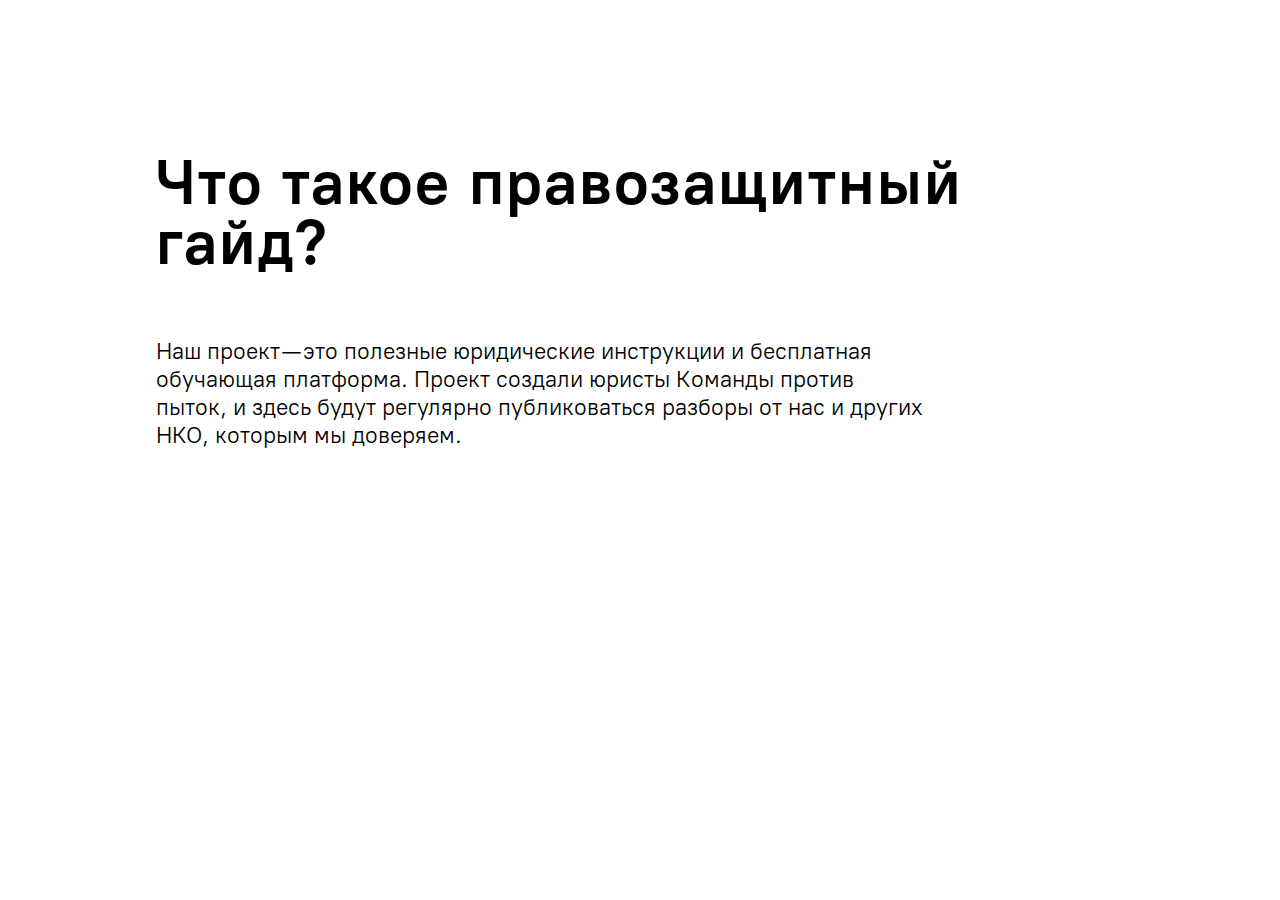
==== aboutUs.html @ cb31301d "aboutUs: created" ====
<!DOCTYPE html>
<html lang="en">

<head>
    <meta charset="UTF-8">
    <meta name="viewport" content="width=device-width, initial-scale=1.0">
    <title>Lektion</title>
    <link rel="stylesheet" href="styles/style.css">
</head>

<body>
    <header></header>
    <section class="title">
        <div class="container">
            <h1 class="aboutus-title">Что такое правозащитный гайд?</h1>
            <p>Наш проект — это полезные юридические инструкции и бесплатная обучающая платформа. Проект создали
                юристы Команды против пыток, и здесь будут регулярно публиковаться разборы от нас и других НКО,
                которым мы доверяем.</p>
        </div>
    </section>
</body>
---- styles/style.css ----
@charset "UTF-8";
@font-face {
  font-family: "PT Root UI";
  src: url("/Fonts/pt-root-ui_light.ttf") format("truetype");
  font-weight: 300;
}
@font-face {
  font-family: "PT Root UI";
  src: url("/Fonts/pt-root-ui_regular.ttf") format("truetype");
  font-weight: 400;
}
@font-face {
  font-family: "PT Root UI";
  src: url("/Fonts/pt-root-ui_medium.ttf") format("truetype");
  font-weight: 500;
}
@font-face {
  font-family: "PT Root UI";
  src: url("/Fonts/pt-root-ui_bold.ttf") format("truetype");
  font-weight: 700;
}
* {
  font-family: "PT Root UI", "Roboto Condensed", sans-serif;
  margin: 0;
  padding: 0;
  -webkit-box-sizing: border-box;
          box-sizing: border-box;
}

ul,
li,
dl {
  list-style-type: none;
  margin: 0;
  padding: 0;
}

h1,
h2,
h3,
h4,
h5,
h6 {
  margin: 0;
}

a {
  text-decoration: none;
  color: inherit;
  display: inline-block;
}
a:hover {
  text-decoration: none;
  color: inherit;
}

p {
  margin: 0;
  padding: 0;
}

input::-webkit-outer-spin-button,
input::-webkit-inner-spin-button {
  -webkit-appearance: none;
  margin: 0;
}

main {
  overflow: hidden;
}

.container {
  width: 75.58vw;
  max-width: 1436px;
  margin: 0 auto;
}

h2 {
  font-size: 3.47vw;
  font-weight: 700;
  letter-spacing: 1.32px;
}

h3 {
  font-size: 2.3vw;
  font-weight: 700;
  line-height: 102%;
  letter-spacing: 0.88px;
}

h4 {
  font-size: 1.68vw;
  font-weight: 700;
}

.mobile {
  display: none;
}

.slides {
  position: relative;
}
.slides-wrapper {
  width: 100%;
  overflow: hidden;
}
.slides-arrow {
  position: absolute;
  height: 6vw;
  top: 44%;
  cursor: pointer;
}
.slides-arrow.left {
  -webkit-transform: rotateY(180deg);
          transform: rotateY(180deg);
  left: -10%;
}
.slides-arrow.left:hover {
  -webkit-transform: rotateY(180deg) translateX(5px);
          transform: rotateY(180deg) translateX(5px);
}
.slides-arrow.right {
  right: -10%;
}
.slides-arrow.right:hover {
  -webkit-transform: translateX(5px);
          transform: translateX(5px);
}

p {
  font-size: 1.15vw;
  font-weight: 400;
}

.description {
  position: relative;
  cursor: pointer;
}
.description-title {
  font-size: 18px;
  font-weight: 500;
  line-height: 20px;
  letter-spacing: 3.6px;
  display: inline-block;
  text-transform: uppercase;
  border-bottom: 1px solid #000;
  margin: 35px 0 15px;
}
.description .title-main {
  text-align: center;
}
.description-text {
  font-size: 1.245vw;
  font-style: normal;
  font-weight: 400;
  line-height: 1.5vw;
}
.description-avatar {
  width: 115px;
}
.description-dropdown {
  max-height: 0;
  overflow: hidden;
  -webkit-transition: max-height 0.3s linear;
  transition: max-height 0.3s linear;
}

.extrapadding {
  padding: 22px 51px 25px 44px;
}

.arrow-toggler {
  position: absolute;
  top: 26px;
  right: 26px;
  -webkit-transition: -webkit-transform 0.5s ease;
  transition: -webkit-transform 0.5s ease;
  transition: transform 0.5s ease;
  transition: transform 0.5s ease, -webkit-transform 0.5s ease;
  cursor: pointer;
}

.rotated {
  -webkit-transform: rotate(-180deg);
          transform: rotate(-180deg);
}

.starting-dates {
  position: absolute;
  border-radius: 45px;
  border: 5px solid var(--BLUE, #123cce);
  background: #fff;
  display: block;
  top: 3.12vw;
  right: -1.6vw;
  padding: 0.8vw 1.35vw 0.8vw 1.53vw;
}
.starting-dates-text {
  color: var(--BLUE, #123cce);
  font-size: 1.37vw;
  font-weight: 700;
}

.subtitle {
  font-weight: 700;
}

.button {
  -ms-flex-negative: 0;
      flex-shrink: 0;
  border-radius: 45px;
  border: 2px solid var(--BLUE, #123cce);
  background: var(--BLUE, #123cce);
  color: #fff;
  text-align: center;
  font-size: 1.37vw;
  font-weight: 700;
  -webkit-transition: background-color 0.2s ease;
  transition: background-color 0.2s ease;
}
.button:hover {
  color: var(--BLUE, #123cce);
  background: #fff;
}

@media screen and (min-width: 2001px) {
  h2 {
    font-size: 67px;
  }
  h3 {
    font-size: 45px;
    line-height: 45.4px;
  }
  .description-text {
    font-size: 24px;
    line-height: 40.92px;
  }
  .description-avatar {
    width: 115px;
  }
  .starting-dates {
    top: 62px;
    right: -24px;
    padding: 16px 24px 16px 34px;
  }
  .starting-dates-text {
    font-size: 26px;
  }
  .button {
    font-size: 26px;
  }
}
@media screen and (max-width: 998px) {
  .container {
    max-width: 548px;
  }
  h2 {
    font-size: 30px;
    letter-spacing: 0.6px;
  }
  h3 {
    font-size: 16.798px;
    letter-spacing: 0.336px;
  }
}
@media screen and (max-width: 480px) {
  .container {
    width: 90%;
    max-width: 368px;
  }
  .mobile {
    display: block;
  }
  h2 {
    font-size: 24px;
    letter-spacing: 0.48px;
  }
  h3 {
    font-size: 17.785px;
    letter-spacing: 0.356px;
    line-height: 18.36px;
  }
}
.banner {
  height: 100vh;
  background: url("/IMG/Desktop.png") center/cover no-repeat;
  display: -webkit-box;
  display: -ms-flexbox;
  display: flex;
  -webkit-box-align: center;
      -ms-flex-align: center;
          align-items: center;
  -webkit-box-pack: center;
      -ms-flex-pack: center;
          justify-content: center;
  -webkit-box-shadow: 0px 0px 10px 0px rgba(0, 0, 0, 0.25);
          box-shadow: 0px 0px 10px 0px rgba(0, 0, 0, 0.25);
  max-height: 1000px;
  overflow: hidden;
  position: relative;
  z-index: 5;
}
.banner__cases {
  display: inline-block;
  margin-top: 12px;
}
.banner__title h1 {
  font-size: 4.95vw;
  font-style: normal;
  font-weight: 700;
  line-height: 95%;
  letter-spacing: 1.88px;
  overflow: hidden;
}
.banner__title p {
  margin-top: 43px;
  line-height: normal;
  font-size: 1.79vw;
  font-style: normal;
  font-weight: 400;
}
.banner .parallax {
  height: 100%;
  position: absolute;
  top: 50%;
  left: 50%;
  -webkit-transform: translate(-50%, -50%);
          transform: translate(-50%, -50%);
  z-index: -1;
}

@media screen and (min-width: 2001px) {
  .banner__title h1 {
    font-size: 95px;
    line-height: 91px;
  }
  .banner__title p {
    font-size: 35px;
  }
}
@media screen and (max-width: 998px) {
  .banner {
    height: 405px;
    background: url("/IMG/Tablet.png") center/cover no-repeat;
  }
  .banner__cases {
    margin-top: 8px;
  }
  .banner__title h1 {
    font-size: 37.996px;
    letter-spacing: 0.76px;
  }
  .banner__title p {
    margin-top: 17px;
    font-size: 13.743px;
  }
  .parallax {
    height: 100%;
  }
}
@media screen and (max-width: 480px) {
  .banner {
    height: 100vh;
    max-height: 512px;
    background: url("/IMG/Mobile.png") center/cover no-repeat;
  }
  .banner__cases {
    margin-top: 5px;
  }
  .banner__title h1 {
    font-size: 33px;
    letter-spacing: 0.66px;
  }
  .banner__title p {
    margin-top: 12.5px;
    font-size: 16px;
  }
  .parallax {
    height: 100%;
  }
  .desktop {
    display: none;
  }
}
.categories {
  margin-top: 91px;
}
.categories__title {
  width: 100%;
  border-radius: 11px;
  background: var(--LIGHT-GREY, #f6f6f6);
}
.categories__title h2 {
  padding-left: 37px;
  line-height: 6.88vw;
  letter-spacing: 1.32px;
}
.categories__list-main {
  margin-top: 71px;
  display: -ms-grid;
  display: grid;
  -ms-grid-columns: 1fr 1.5vw 1fr 1.5vw 1fr 1.5vw 1fr;
  grid-template-columns: repeat(4, 1fr);
  gap: 1.5vw;
}
.categories__list-list {
  margin-bottom: 90px;
  display: -webkit-box;
  display: -ms-flexbox;
  display: flex;
  -webkit-box-orient: horizontal;
  -webkit-box-direction: normal;
      -ms-flex-direction: row;
          flex-direction: row;
  gap: 20px;
  height: 18vw;
}
.categories__list-item {
  aspect-ratio: 1/1;
  -webkit-box-flex: 1;
      -ms-flex-positive: 1;
          flex-grow: 1;
  -ms-flex-negative: 0;
      flex-shrink: 0;
  max-width: 336px;
  max-height: 336px;
  border-radius: 11px;
  position: relative;
  z-index: 2;
  -webkit-transition: -webkit-transform 0.2s ease;
  transition: -webkit-transform 0.2s ease;
  transition: transform 0.2s ease;
  transition: transform 0.2s ease, -webkit-transform 0.2s ease;
  cursor: pointer;
}
.categories__list-item:hover {
  -webkit-transform: translate(1px, -5px);
          transform: translate(1px, -5px);
}
.categories__list-item a {
  width: 100%;
  height: 100%;
  padding: 19px 16px;
  text-decoration: none;
  color: #fff;
  display: -webkit-box;
  display: -ms-flexbox;
  display: flex;
  -webkit-box-orient: vertical;
  -webkit-box-direction: normal;
      -ms-flex-direction: column;
          flex-direction: column;
}
.categories__list-item img {
  position: absolute;
  top: 0;
  left: 0;
  width: 100%;
  height: 100%;
  -o-object-fit: cover;
     object-fit: cover;
  border-radius: 11px;
  z-index: -1;
}
.categories__list .last-item {
  background: var(--LIGHT-GREY, #f6f6f6);
  padding: 19px 16px;
  color: #e1e1e1;
  display: -webkit-box;
  display: -ms-flexbox;
  display: flex;
  -webkit-box-orient: vertical;
  -webkit-box-direction: normal;
      -ms-flex-direction: column;
          flex-direction: column;
  -webkit-box-pack: end;
      -ms-flex-pack: end;
          justify-content: flex-end;
  cursor: default;
}
.categories__list .last-item:hover {
  -webkit-transform: none;
          transform: none;
}
.categories__list .main {
  -webkit-box-shadow: 3px 5px 10px 0px rgba(0, 0, 0, 0.25);
          box-shadow: 3px 5px 10px 0px rgba(0, 0, 0, 0.25);
}
.categories__list h4 {
  margin-top: auto;
  font-size: 1.68vw;
  font-weight: 700;
}
.categories__list p {
  margin-top: 16px;
  font-size: 1.15vw;
  font-weight: 400;
}

@media screen and (min-width: 2001px) {
  .categories h2 {
    line-height: 68px;
    padding: 26px 37px;
  }
  .categories__list {
    gap: 31px;
  }
  .categories h4 {
    font-size: 32px;
    line-height: 34px;
  }
  .categories p {
    font-size: 22px;
    line-height: 26px;
  }
}
@media screen and (max-width: 998px) {
  .categories {
    margin-top: 51px;
  }
  .categories__title h2 {
    padding: 11px 14px;
    line-height: 30.6px;
    letter-spacing: 0.6px;
  }
  .categories__list {
    margin-top: 46px;
  }
  .categories__list-item {
    max-width: 128px;
    max-height: 128px;
    -webkit-box-shadow: 1px 2px 8px 0px rgba(0, 0, 0, 0.25);
            box-shadow: 1px 2px 8px 0px rgba(0, 0, 0, 0.25);
  }
  .categories__list-item a {
    padding: 11px 7px;
  }
  .categories__list .last-item {
    padding: 11px 7px;
  }
  .categories__list h4 {
    font-size: 12px;
    line-height: 12.832px;
  }
  .categories__list p {
    margin-top: 7px;
    font-size: 8.5px;
    line-height: 9.981px;
  }
}
@media screen and (max-width: 699px) {
  .categories__list {
    margin-top: 24px;
    -ms-grid-columns: (1fr)[3];
    grid-template-columns: repeat(3, 1fr);
  }
  .categories__list-item {
    max-width: 176px;
    max-height: 176px;
  }
}
@media screen and (max-width: 480px) {
  .categories {
    margin-top: 32px;
  }
  .categories__title h2 {
    padding: 10px;
    font-size: 24px;
    letter-spacing: 0.48px;
  }
  .categories__list {
    -ms-grid-columns: (1fr)[2];
    grid-template-columns: repeat(2, 1fr);
    -webkit-box-shadow: none;
            box-shadow: none;
  }
  .categories__list-item a {
    padding: 12px 9px;
  }
  .categories__list .last-item {
    padding: 12px 9px;
  }
  .categories__list h4 {
    font-size: 16px;
    line-height: 17.767px;
  }
  .categories__list p {
    margin-top: 11px;
    font-size: 13px;
    line-height: 13.78px;
  }
}
.instructions {
  margin-top: 80px;
  border-radius: 11px;
  background: var(--light-blue, #f3f5fc);
  padding: 2.25vh 0 6vh 0;
  display: -webkit-box;
  display: -ms-flexbox;
  display: flex;
  -webkit-box-orient: vertical;
  -webkit-box-direction: normal;
      -ms-flex-direction: column;
          flex-direction: column;
  -webkit-box-pack: justify;
      -ms-flex-pack: justify;
          justify-content: space-between;
}
.instructions p {
  margin-top: 1.35vw;
  font-size: 1.6vw;
  font-weight: 500;
  line-height: 114%;
}
.instructions__box {
  display: -webkit-box;
  display: -ms-flexbox;
  display: flex;
  -webkit-box-orient: vertical;
  -webkit-box-direction: normal;
      -ms-flex-direction: column;
          flex-direction: column;
}
.instructions__box-bar {
  display: -webkit-box;
  display: -ms-flexbox;
  display: flex;
  -webkit-box-pack: justify;
      -ms-flex-pack: justify;
          justify-content: space-between;
  padding: 2.7vw;
}
.instructions__box-bar:first-child {
  border-bottom: 2px dashed rgba(0, 0, 0, 0.2);
}
.instructions__tips {
  width: 44%;
  margin-left: 76px;
  position: relative;
}
.instructions__tips .icon {
  position: absolute;
  left: -74px;
  top: -2px;
  z-index: 5;
}
.instructions__button {
  margin-top: 1.6vw;
  max-width: 1147px;
  width: 80%;
  border-radius: 11px;
  background: #fff;
  -webkit-box-shadow: 3px 5px 10px 0px rgba(0, 0, 0, 0.25);
          box-shadow: 3px 5px 10px 0px rgba(0, 0, 0, 0.25);
  margin-left: 15%;
  -webkit-transition: -webkit-transform 0.2s ease;
  transition: -webkit-transform 0.2s ease;
  transition: transform 0.2s ease;
  transition: transform 0.2s ease, -webkit-transform 0.2s ease;
}
.instructions__button a {
  width: 100%;
  height: 100%;
  text-decoration: none;
  display: -webkit-box;
  display: -ms-flexbox;
  display: flex;
  -webkit-box-pack: justify;
      -ms-flex-pack: justify;
          justify-content: space-between;
  -webkit-box-align: center;
      -ms-flex-align: center;
          align-items: center;
  border-radius: 11px;
  padding: 1vh 1vw;
}
.instructions__button h3 {
  margin: auto 0;
}
.instructions__button img {
  height: 5vw;
  -webkit-transition: -webkit-transform 0.2s ease;
  transition: -webkit-transform 0.2s ease;
  transition: transform 0.2s ease;
  transition: transform 0.2s ease, -webkit-transform 0.2s ease;
}
.instructions__button:hover {
  -webkit-transform: translate(5px, -2px);
          transform: translate(5px, -2px);
}
.instructions__button:hover img {
  -webkit-transform: translateX(5px);
          transform: translateX(5px);
}

@media screen and (min-width: 2001px) {
  .instructions {
    padding: 21px 0 61px 0;
  }
  .instructions p {
    font-size: 35px;
    line-height: 40px;
  }
  .instructions__box-bar {
    padding: 53px;
  }
  .instructions__button {
    margin-top: 40px;
  }
  .instructions__button a {
    padding: 10px 21px;
  }
  .instructions__button img {
    height: 80px;
  }
}
@media screen and (max-width: 998px) {
  .instructions {
    margin-top: 40px;
    padding: 20px 0 15px 0;
  }
  .instructions p {
    margin-top: 10px;
    font-size: 14px;
    line-height: 16px;
  }
  .instructions__box-bar {
    padding: 9px 29px;
  }
  .instructions__box-bar:first-child {
    padding-bottom: 29px;
  }
  .instructions__tips {
    width: 220px;
    margin-left: 14px;
  }
  .instructions__tips .icon {
    width: 24px;
    height: 24px;
    left: -30px;
    top: -2px;
    z-index: 5;
  }
  .instructions__button {
    width: 437px;
    max-width: 80%;
    -webkit-box-shadow: 1px 2px 8px 0px rgba(0, 0, 0, 0.25);
            box-shadow: 1px 2px 8px 0px rgba(0, 0, 0, 0.25);
  }
  .instructions__button a {
    padding: 2px 12px;
  }
  .instructions__button img {
    height: 30px;
  }
}
@media screen and (max-width: 480px) {
  .instructions {
    margin-top: 40px;
    padding: 13px 10px;
  }
  .instructions p {
    font-size: 14px;
    line-height: 16px;
  }
  .instructions__box {
    padding: 0 55px;
  }
  .instructions__box-bar {
    padding: 0;
    -webkit-box-orient: vertical;
    -webkit-box-direction: normal;
        -ms-flex-direction: column;
            flex-direction: column;
  }
  .instructions__box-bar:first-child {
    padding: 0;
    border-bottom: none;
  }
  .instructions__tips {
    width: auto;
    margin: 25px 0 0 0;
  }
  .instructions__tips .icon {
    width: 33px;
    height: 33px;
    left: -42px;
    top: -7px;
  }
  .instructions__button {
    width: 100%;
    max-width: 347px;
    margin: 37px auto 0;
  }
  .instructions__button a {
    padding: 11px 14px;
  }
  .instructions__button h3 {
    width: 80%;
    max-width: 228px;
    margin: 0 auto;
    text-align: center;
  }
  .instructions__button img {
    height: 33px;
  }
}
.bottom {
  margin-top: 150px;
  height: 80vh;
  max-height: 721px;
  background: var(--LIGHT-GREY, #f6f6f6);
  padding-top: 128px;
}
.bottom__title {
  position: relative;
  z-index: 5;
}
.bottom__title-bar {
  margin-top: 76px;
  display: -webkit-box;
  display: -ms-flexbox;
  display: flex;
  -webkit-box-pack: justify;
      -ms-flex-pack: justify;
          justify-content: space-between;
  -webkit-box-align: center;
      -ms-flex-align: center;
          align-items: center;
}
.bottom__title h3 {
  margin: auto 0;
  padding-left: 3vw;
}
.bottom__title p {
  font-size: 1.83vw;
  font-weight: 500;
  line-height: 114%;
  width: 850px;
}
.bottom__title a {
  height: 70%;
  max-height: 101px;
  width: 40%;
  max-width: 474px;
  margin-right: 51px;
  text-decoration: none;
  display: -webkit-box;
  display: -ms-flexbox;
  display: flex;
  -webkit-box-pack: center;
      -ms-flex-pack: center;
          justify-content: center;
  -webkit-box-align: center;
      -ms-flex-align: center;
          align-items: center;
  border-radius: 11px;
  background: #fff;
  padding: 1vh 1vw;
  -webkit-box-shadow: 3px 5px 10px 0px rgba(0, 0, 0, 0.25);
          box-shadow: 3px 5px 10px 0px rgba(0, 0, 0, 0.25);
  -webkit-transition: -webkit-transform 0.2s ease;
  transition: -webkit-transform 0.2s ease;
  transition: transform 0.2s ease;
  transition: transform 0.2s ease, -webkit-transform 0.2s ease;
}
.bottom__title a img {
  height: 4.8vw;
  margin-left: 3vw;
  -webkit-transition: -webkit-transform 0.2s ease;
  transition: -webkit-transform 0.2s ease;
  transition: transform 0.2s ease;
  transition: transform 0.2s ease, -webkit-transform 0.2s ease;
}
.bottom__title a:hover {
  -webkit-transform: translate(5px, -2px);
          transform: translate(5px, -2px);
}
.bottom__title a:hover img {
  -webkit-transform: translateX(5px);
          transform: translateX(5px);
}
.bottom__title-img {
  position: absolute;
  z-index: -1;
}
.bottom .points {
  top: 20%;
  right: -8%;
  overflow: hidden;
}
.bottom .arrow {
  right: 30%;
  top: 90%;
}
.bottom .sphere {
  top: -75%;
  left: -15%;
}

@media screen and (min-width: 2001px) {
  .bottom p {
    font-size: 35px;
    line-height: 40px;
  }
  .bottom h3 {
    padding-left: 77px;
  }
  .bottom a img {
    height: 70px;
    margin-left: 55px;
  }
}
@media screen and (max-width: 998px) {
  .bottom {
    margin-top: 86px;
    height: 281px;
    padding-top: 40px;
  }
  .bottom__title-bar {
    margin-top: 27px;
  }
  .bottom__title h3 {
    padding-left: 15px;
  }
  .bottom__title p {
    font-size: 14px;
    line-height: 15.96px;
    width: 321px;
  }
  .bottom__title a {
    height: 42px;
    min-height: auto;
    width: 192px;
    margin-right: 12px;
    text-decoration: none;
    padding: 11px 15px;
    -webkit-box-shadow: 1px 2px 8px 0px rgba(0, 0, 0, 0.25);
            box-shadow: 1px 2px 8px 0px rgba(0, 0, 0, 0.25);
    -webkit-transition: -webkit-transform 0.2s ease;
    transition: -webkit-transform 0.2s ease;
    transition: transform 0.2s ease;
    transition: transform 0.2s ease, -webkit-transform 0.2s ease;
  }
  .bottom__title a img {
    height: 28px;
    margin-left: 13px;
  }
  .bottom__title a:hover {
    -webkit-transform: translate(3px, -2px);
            transform: translate(3px, -2px);
  }
  .bottom__title a:hover img {
    -webkit-transform: translateX(3px);
            transform: translateX(3px);
  }
  .bottom__title-img {
    position: absolute;
    z-index: -1;
  }
  .bottom__title-points-wrapper {
    width: 100%;
    height: 100%;
  }
  .bottom .points {
    width: 104px;
    top: 20%;
    right: -8%;
  }
  .bottom .arrow {
    height: 116px;
    right: 30%;
    top: 90%;
  }
  .bottom .sphere {
    height: 150px;
    top: -75%;
    left: -15%;
  }
}
@media screen and (max-width: 480px) {
  .bottom {
    margin-top: 87px;
    height: 322px;
    padding-top: 37px;
  }
  .bottom__title h2 {
    max-width: 239px;
  }
  .bottom__title-bar {
    display: block;
    width: 100%;
  }
  .bottom__title h3 {
    padding-left: 15px;
  }
  .bottom__title p {
    font-size: 14px;
    line-height: 15.96px;
    width: 100%;
    max-width: 343px;
    margin-bottom: 42px;
    font-weight: 500;
  }
  .bottom__title a {
    width: 192px;
    margin: 0 15px 0 auto;
    padding: 11px 15px;
  }
  .bottom .points {
    width: 104px;
    top: 65%;
    right: -8%;
  }
  .bottom .arrow {
    height: 116px;
    left: 8%;
    top: 75%;
  }
  .bottom .sphere {
    height: 137px;
    top: -35%;
    left: -20%;
  }
}
.title h1 {
  font-size: 4.95vw;
  font-weight: 700;
  line-height: 95%;
  letter-spacing: 1.88px;
  overflow: hidden;
}
.title p {
  margin-top: 65px;
  font-size: 1.79vw;
  font-weight: 400;
  width: 80%;
  max-width: 1221px;
}

@media screen and (min-width: 2001px) {
  .title h1 {
    font-size: 94px;
  }
  .title p {
    font-size: 36px;
  }
}
.lek {
  position: relative;
}
.lek__img {
  position: absolute;
  top: 0;
  right: 0;
  z-index: -1;
}
.lek-title {
  margin-top: 152px;
}
.lek-list {
  margin-left: 30px;
}
.lek-list li {
  list-style-type: disc;
  font-size: 1.245vw;
  font-style: normal;
  font-weight: 400;
  line-height: 2.13vw;
}
.lek-cours {
  margin-top: 72px;
  padding: 61px 60px 57px 37px;
  background: var(--light-blue, #f3f5fc);
  border-radius: 11px;
  position: relative;
}
.lek-cours__title h2 {
  width: 80%;
}
.lek-cours__content {
  display: -webkit-box;
  display: -ms-flexbox;
  display: flex;
  -webkit-box-pack: justify;
      -ms-flex-pack: justify;
          justify-content: space-between;
  margin-top: 51px;
}
.lek-cours__content-list {
  margin-top: 59px;
}
.lek-cours__content-right {
  width: 50%;
}
.lek-cours__content-right iframe {
  width: 100%;
  height: 100%;
  max-width: 677px;
  max-height: 400px;
}
.lek-cours__content-left {
  width: 50%;
}
.lek-cours__content-left h3 {
  font-size: 37px;
  font-style: normal;
  font-weight: 700;
  line-height: 33.627px;
}
.lek-cours__content-left-bottom {
  display: -webkit-box;
  display: -ms-flexbox;
  display: flex;
  -webkit-box-pack: justify;
      -ms-flex-pack: justify;
          justify-content: space-between;
  margin-top: 52px;
}
.lek-cours__content-left-bottom p {
  color: var(--BLUE, #123cce);
  text-align: center;
  font-size: 1.05vw;
  font-style: normal;
  font-weight: 700;
  margin: auto 52px auto 45px;
}
.lek-cours__content-left-bottom a {
  width: 17.7vw;
  padding: 0.77vw 1.6vw;
}
.lek-description {
  margin-top: 16px;
  padding: 29px 77px 34px 39px;
  border-radius: 11px;
  background: var(--light-blue, #f3f5fc);
}
.lek-description h4 {
  font-size: 32px;
  font-weight: 500;
  line-height: 33.627px;
}
.lek-description__content {
  display: -webkit-box;
  display: -ms-flexbox;
  display: flex;
  max-height: 0;
  overflow: hidden;
  -webkit-transition: max-height 0.8s ease;
  transition: max-height 0.8s ease;
  -webkit-transition: margin-top 0.5s ease;
  transition: margin-top 0.5s ease;
}
.lek-description__content-left {
  margin-right: 84px;
  max-width: 50%;
}
.lek-description__subtitle {
  margin-top: 26px;
  display: inline-block;
}
p:first-of-type .lek-description__subtitle {
  margin-top: 0;
}

@media screen and (min-width: 2001px) {
  .lek__img {
    right: 1vw;
  }
  .lek-list li {
    font-size: 24px;
    line-height: 40.92px;
  }
  .lek-cours__content-left-bottom {
    display: -webkit-box;
    display: -ms-flexbox;
    display: flex;
    -webkit-box-pack: justify;
        -ms-flex-pack: justify;
            justify-content: space-between;
    margin-top: 52px;
  }
  .lek-cours__content-left-bottom p {
    font-size: 20px;
  }
  .lek-cours__content-left-bottom a {
    width: 337px;
    padding: 15px 30px;
  }
}
.courses {
  position: relative;
  z-index: 2;
  background: rgb(247, 247, 247);
  margin-top: 152px;
  padding-bottom: 10vw;
}
.courses__img {
  position: absolute;
}
.courses__img.up {
  top: 5.8rem;
  right: -2vw;
  width: 45vw;
}
.courses__img.down {
  bottom: 0;
  left: 0;
  width: 15vw;
}
.courses__title {
  padding-top: 6rem;
  margin-bottom: 6.2rem;
}
.courses__info {
  position: relative;
  border-radius: 0.69rem;
  -webkit-box-shadow: 0.25rem 0.25rem 0.63rem 0.06rem rgba(0, 0, 0, 0.1);
          box-shadow: 0.25rem 0.25rem 0.63rem 0.06rem rgba(0, 0, 0, 0.1);
  background: rgb(255, 255, 255);
  padding: 35px 40px 68px 41px;
  margin-top: 3.1rem;
}
.courses__description {
  display: -webkit-box;
  display: -ms-flexbox;
  display: flex;
  -webkit-box-pack: justify;
      -ms-flex-pack: justify;
          justify-content: space-between;
}
.courses__description-half p {
  width: 88%;
}
.courses__description-bottom {
  display: -webkit-box;
  display: -ms-flexbox;
  display: flex;
  margin-top: 32px;
  -webkit-box-align: center;
      -ms-flex-align: center;
          align-items: center;
}
.courses__description-bottom .starting-dates-text {
  margin-right: 1.28vw;
}
.courses__description-bottom .description-text {
  margin-left: 1.245vw;
}
.courses__description-bottom a {
  padding: 0.77vw 1.8vw;
  margin-left: 1vw;
}

@media screen and (min-width: 2001px) {
  .courses {
    position: relative;
    z-index: 2;
    background: rgb(247, 247, 247);
    margin-top: 152px;
    padding-bottom: 10vw;
  }
  .courses__img {
    position: absolute;
  }
  .courses__img.up {
    top: 5.8rem;
    right: -2vw;
    width: 45vw;
    max-width: 1200px;
  }
  .courses__img.down {
    bottom: 0;
    left: 0;
    width: 15vw;
    max-width: 480px;
  }
  .courses__title {
    padding-top: 6rem;
    margin-bottom: 6.2rem;
  }
  .courses__info {
    position: relative;
    border-radius: 0.69rem;
    -webkit-box-shadow: 0.25rem 0.25rem 0.63rem 0.06rem rgba(0, 0, 0, 0.1);
            box-shadow: 0.25rem 0.25rem 0.63rem 0.06rem rgba(0, 0, 0, 0.1);
    background: rgb(255, 255, 255);
    padding: 35px 40px 68px 41px;
    margin-top: 3.1rem;
  }
  .courses__description {
    display: -webkit-box;
    display: -ms-flexbox;
    display: flex;
    -webkit-box-pack: justify;
        -ms-flex-pack: justify;
            justify-content: space-between;
  }
  .courses__description-half p {
    width: 88%;
  }
  .courses__description-bottom {
    display: -webkit-box;
    display: -ms-flexbox;
    display: flex;
    margin-top: 32px;
    -webkit-box-align: center;
        -ms-flex-align: center;
            align-items: center;
  }
  .courses__description-bottom .starting-dates-text {
    margin-right: 44px;
  }
  .courses__description-bottom .description-text {
    margin-left: 38px;
  }
  .courses__description-bottom a {
    padding: 13px 30px;
    margin-left: 12px;
  }
}
.disclaimer {
  background-color: #fff;
  height: 10vw;
  display: -webkit-box;
  display: -ms-flexbox;
  display: flex;
  -webkit-box-pack: center;
      -ms-flex-pack: center;
          justify-content: center;
  -webkit-box-align: center;
      -ms-flex-align: center;
          align-items: center;
}
.disclaimer h3 {
  margin-right: 25px;
  font-weight: 400;
}
.disclaimer h3 .subtitle {
  text-decoration: underline;
}
.disclaimer img {
  width: 4vw;
}

@media screen and (min-width: 2001px) {
  .courses {
    padding-bottom: 198px;
  }
  .courses__img.up {
    max-width: 1000px;
  }
  .courses__info {
    margin-top: 100px;
  }
  .disclaimer {
    height: 200px;
  }
  .disclaimer img {
    max-width: 80px;
  }
}
.list {
  background: rgb(229, 229, 229);
}
.list__title {
  margin-top: 100px;
  width: 100%;
  max-height: 420px;
  position: relative;
  z-index: 1;
  overflow: hidden;
  border-radius: 15px;
}
.list__title img {
  width: auto;
  height: auto;
}
.list__title-wrapper {
  position: absolute;
  z-index: 5;
  top: 50%;
  left: 50%;
  -webkit-transform: translate(-50%, -50%);
          transform: translate(-50%, -50%);
  color: #ffffff;
  display: -webkit-box;
  display: -ms-flexbox;
  display: flex;
  -webkit-box-orient: vertical;
  -webkit-box-direction: normal;
      -ms-flex-direction: column;
          flex-direction: column;
  -webkit-box-align: center;
      -ms-flex-align: center;
          align-items: center;
}
.list__title-name {
  font-size: 4.95vw;
  line-height: 95%;
  letter-spacing: 1.88px;
  text-align: center;
}
.list__title-amount {
  text-transform: uppercase;
  margin-top: 46px;
  font-size: 24px;
  letter-spacing: 2px;
}
.list__menu-description {
  margin: 38px auto;
  font-size: 32px;
  font-weight: 500;
  line-height: 40px;
  text-align: center;
}
.list__menu-list {
  margin-top: 9.5vw;
}
.list__menu-list li {
  width: 100%;
  margin-top: 40px;
}
.list__menu-list li:hover {
  -webkit-transform: translate(4px);
          transform: translate(4px);
}
.list__menu-link {
  width: 100%;
  height: 100%;
  display: block;
}
.list__menu-title {
  padding: 28px 60px 28px 48px;
  font-size: 3vw;
  line-height: 3.2vw;
}
.list__menu-about {
  padding: 18px 60px 18px 48px;
  font-size: 20px;
  font-weight: 500;
  line-height: 30px;
  letter-spacing: 3px;
  text-align: left;
  text-transform: uppercase;
  border-top: 1px dashed rgba(0, 0, 0, 0.2);
  width: 100%;
}
.list__menu-about::before {
  content: "•"; /* Юникод для круглого маркера */
  font-size: 1.2em; /* Размер маркера, при необходимости */
  margin-right: 8px; /* Расстояние между маркером и текстом абзаца */
}
.list__bottom {
  margin-top: 113px;
  padding-top: 75px;
  background: rgb(255, 255, 255);
}
.list__bottom-subtitle {
  font-size: 40px;
  font-weight: 700;
  line-height: 50px;
  margin-bottom: 44px;
}

.guide {
  background: rgb(229, 229, 229);
}
.guide__title {
  width: 100%;
  margin-top: 112px;
  border-radius: 11px;
  -webkit-box-shadow: 0px 4px 10px 0px rgba(0, 0, 0, 0.25);
          box-shadow: 0px 4px 10px 0px rgba(0, 0, 0, 0.25);
  background: rgb(94, 72, 109);
  color: rgb(255, 255, 255);
}
.guide__title h2 {
  padding: 44px 37px;
}
.guide__title-about {
  border-top: 1px dashed rgba(0, 0, 0, 0.2);
  width: 100%;
  color: rgba(255, 255, 255, 0.6);
  padding: 31px 37px;
  font-size: 20px;
  font-weight: 500;
  line-height: 30px;
  letter-spacing: 3px;
  text-align: left;
  text-transform: uppercase;
}
.guide__title-about::before {
  content: "•"; /* Юникод для круглого маркера */
  font-size: 1.2em; /* Размер маркера, при необходимости */
  margin-right: 8px; /* Расстояние между маркером и текстом абзаца */
}
.guide__content {
  margin-top: 68px;
  width: 100%;
  display: -ms-grid;
  display: grid;
  -webkit-box-pack: end;
      -ms-flex-pack: end;
          justify-content: end;
  height: -webkit-max-content;
  height: -moz-max-content;
  height: max-content;
  position: relative;
  overflow: hidden;
}
.guide__content-menu {
  position: absolute;
  top: -30px;
  margin-top: 30px;
  width: 27%;
  height: -webkit-max-content;
  height: -moz-max-content;
  height: max-content;
  border-radius: 5.82px;
  background: rgb(255, 255, 255);
  padding: 23px 0 23px 23px;
}
.guide__content-menu li {
  margin-bottom: 8px;
}
.guide__content-menu li p {
  font-size: 1.05vw;
}
.guide__content-cards {
  width: 71%;
  -ms-grid-column-align: end;
      justify-self: end;
}
.guide__content-item {
  margin-bottom: 31px;
  border-radius: 9px;
  background: rgb(255, 255, 255);
  padding-top: 25px;
}
.guide__content-item:last-child {
  margin-bottom: 0px;
}
.guide__content-dropdown {
  border-top: 2px dashed rgba(0, 0, 0, 0.2);
  padding: 22px 57px 0 44px;
}
.guide__content-dropdown img {
  top: 22px;
  height: 2.3vw;
}
.guide__content-dropdown h4 {
  padding-bottom: 25px;
}
.guide__content-description {
  border-radius: 0px 0px 9px 9px;
  background: rgb(239, 239, 239);
  -webkit-transition: padding 0.3s linear;
  transition: padding 0.3s linear;
}
.guide .item-padding {
  padding: 0 51px 25px;
}
.guide-cards {
  width: 100%;
  margin-top: 40px;
  border-radius: 11px;
  -webkit-box-shadow: 3px 3px 6px 0px rgba(0, 0, 0, 0.25);
          box-shadow: 3px 3px 6px 0px rgba(0, 0, 0, 0.25);
  background: rgb(255, 255, 255);
  -webkit-transition: -webkit-transform 0.3s ease;
  transition: -webkit-transform 0.3s ease;
  transition: transform 0.3s ease;
  transition: transform 0.3s ease, -webkit-transform 0.3s ease;
}
.guide-cards:hover {
  -webkit-transform: translate(4px);
          transform: translate(4px);
}

.slides-field {
  margin-bottom: 90px;
  display: -webkit-box;
  display: -ms-flexbox;
  display: flex;
  -webkit-box-orient: horizontal;
  -webkit-box-direction: normal;
      -ms-flex-direction: row;
          flex-direction: row;
  gap: 20px;
}
.slides-field .reducer {
  width: 37vw;
  -ms-flex-negative: 0;
      flex-shrink: 0;
  border-radius: 9px;
  -webkit-box-shadow: 0px 14px 13px 0px rgba(0, 0, 0, 0.01);
          box-shadow: 0px 14px 13px 0px rgba(0, 0, 0, 0.01);
  background: rgb(239, 239, 239);
  -webkit-transition: -webkit-transform 0.2s ease;
  transition: -webkit-transform 0.2s ease;
  transition: transform 0.2s ease;
  transition: transform 0.2s ease, -webkit-transform 0.2s ease;
}
.slides-field .reducer h2 {
  font-size: 1.35vw;
  line-height: 1.65vw;
}
.slides-field .reducer p {
  font-size: 0.8vw;
  line-height: 1.2vw;
}
.slides-field .reducer:hover {
  -webkit-transform: translate(0px, -5px);
          transform: translate(0px, -5px);
}

.aboutus-title {
  margin: 152px 0 52px;
}
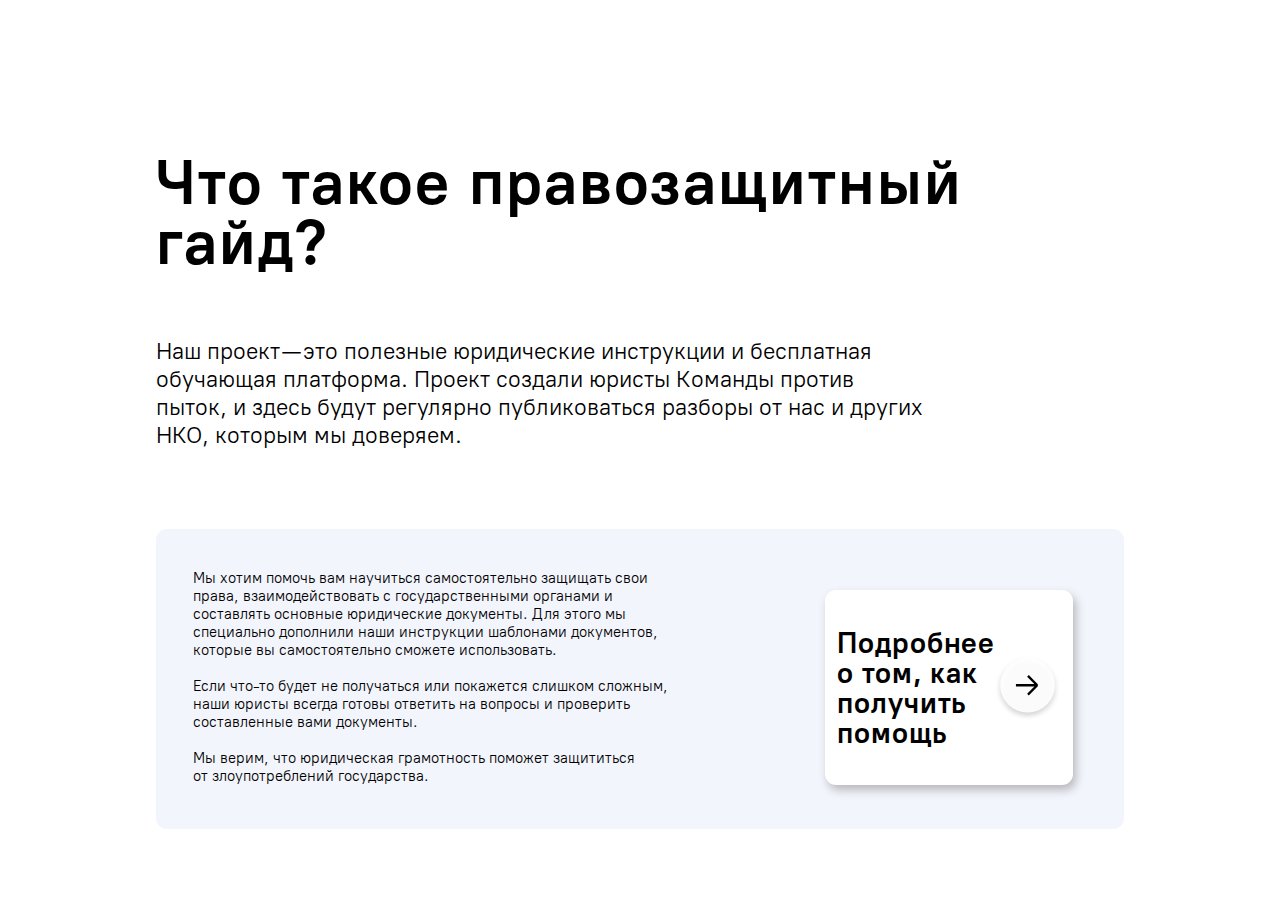
==== commit 3aa7ebfa: "aboutus: new section" ====
--- a/aboutUs.html
+++ b/aboutUs.html
@@ -9,13 +9,43 @@
 </head>
 
 <body>
+
     <header></header>
-    <section class="title">
-        <div class="container">
-            <h1 class="aboutus-title">Что такое правозащитный гайд?</h1>
-            <p>Наш проект — это полезные юридические инструкции и бесплатная обучающая платформа. Проект создали
-                юристы Команды против пыток, и здесь будут регулярно публиковаться разборы от нас и других НКО,
-                которым мы доверяем.</p>
-        </div>
-    </section>
+
+    <main>
+        <section class="title">
+            <div class="container">
+                <h1 class="aboutus-title">Что такое правозащитный гайд?</h1>
+                <p>Наш проект — это полезные юридические инструкции и бесплатная обучающая платформа. Проект создали
+                    юристы Команды против пыток, и здесь будут регулярно публиковаться разборы от нас и других НКО,
+                    которым мы доверяем.</p>
+            </div>
+        </section>
+
+        <section class="gethelp">
+            <div class="container">
+                <div class="gethelp__field">
+                    <p class="gethelp__field-right">
+                        Мы хотим помочь вам научиться самостоятельно защищать свои права, взаимодействовать
+                        с государственными органами и составлять основные юридические документы. Для этого мы специально
+                        дополнили наши инструкции шаблонами документов, которые вы самостоятельно сможете использовать.
+                        <br><br>
+                        Если
+                        что-то будет не получаться или покажется слишком сложным, наши юристы всегда готовы ответить
+                        на вопросы и проверить составленные вами документы.
+                        <br><br>
+                        Мы верим, что юридическая грамотность поможет
+                        защититься от злоупотреблений государства.
+                    </p>
+                    <div class="gethelp__field-left instructions__button">
+                        <a href="#">
+                            <h3>Подробнее о том, как получить помощь</h3>
+                            <img src="IMG/Arrow.svg" alt="помощь">
+                        </a>
+                    </div>
+
+                </div>
+            </div>
+        </section>
+    </main>
 </body>--- a/styles/style.css
+++ b/styles/style.css
@@ -1617,4 +1617,16 @@
 
 .aboutus-title {
   margin: 152px 0 52px;
+}
+
+.gethelp {
+  margin-top: 80px;
+}
+.gethelp__field {
+  border-radius: 11px;
+  background: rgb(243, 245, 252);
+  display: -webkit-box;
+  display: -ms-flexbox;
+  display: flex;
+  padding: 40px 51px 44px 37px;
 }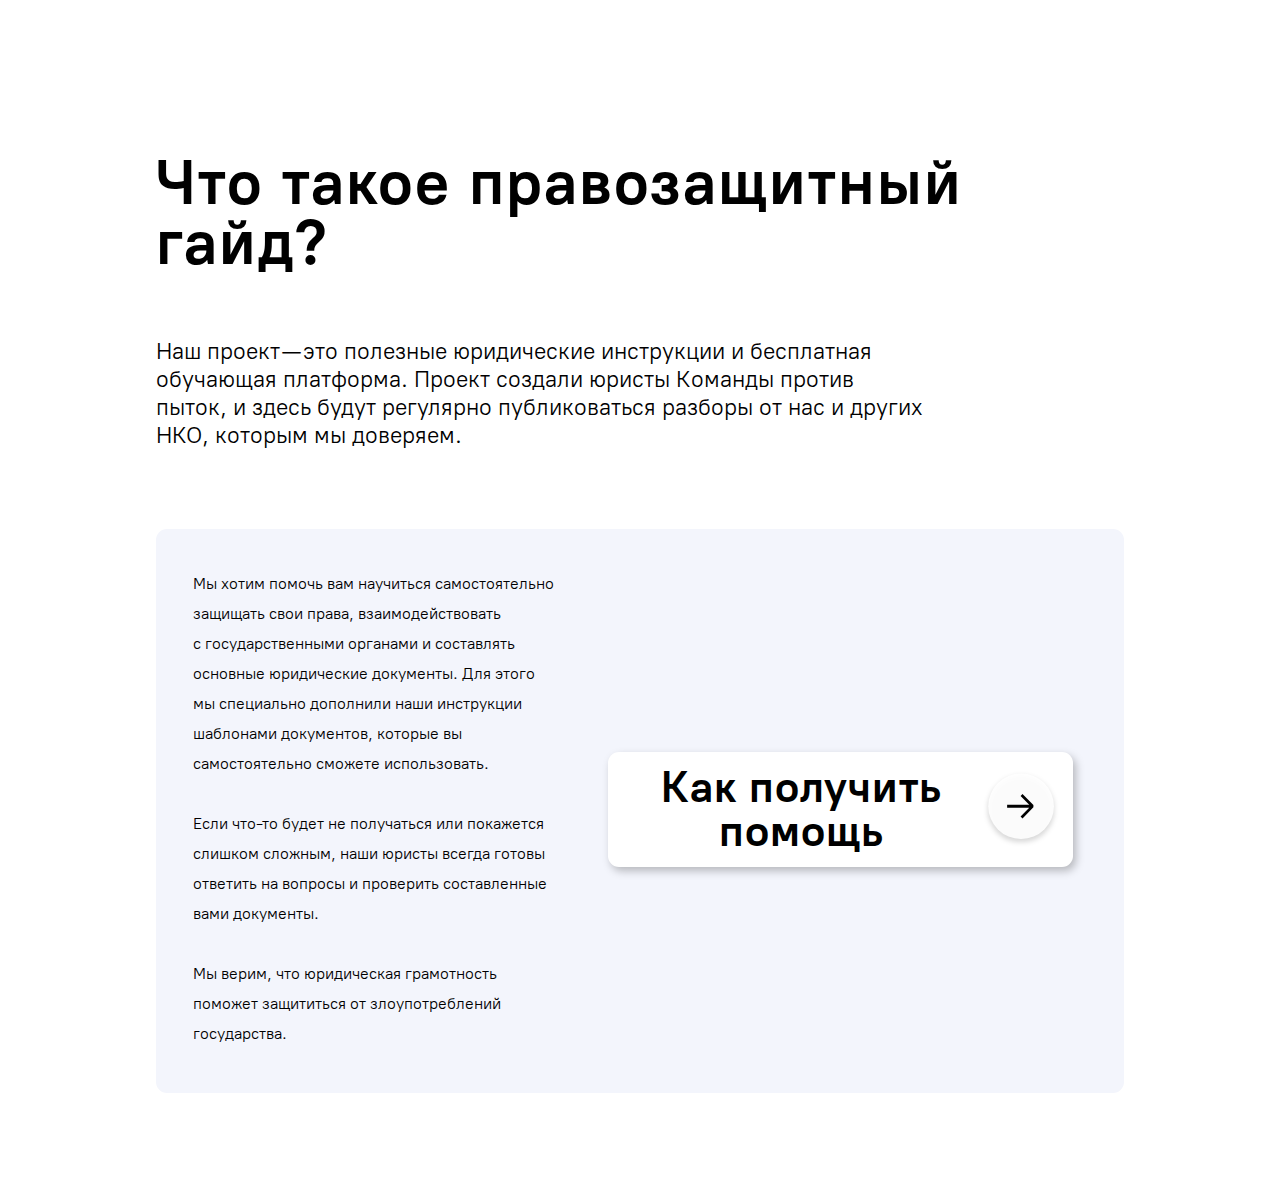
==== commit 142dc0d1: "aboutUs: new section" ====
--- a/aboutUs.html
+++ b/aboutUs.html
@@ -25,7 +25,7 @@
         <section class="gethelp">
             <div class="container">
                 <div class="gethelp__field">
-                    <p class="gethelp__field-right">
+                    <p class="gethelp__field-left">
                         Мы хотим помочь вам научиться самостоятельно защищать свои права, взаимодействовать
                         с государственными органами и составлять основные юридические документы. Для этого мы специально
                         дополнили наши инструкции шаблонами документов, которые вы самостоятельно сможете использовать.
@@ -37,9 +37,9 @@
                         Мы верим, что юридическая грамотность поможет
                         защититься от злоупотреблений государства.
                     </p>
-                    <div class="gethelp__field-left instructions__button">
+                    <div class="gethelp__field-right">
                         <a href="#">
-                            <h3>Подробнее о том, как получить помощь</h3>
+                            <h3>Как получить помощь</h3>
                             <img src="IMG/Arrow.svg" alt="помощь">
                         </a>
                     </div>
--- a/styles/style.css
+++ b/styles/style.css
@@ -1629,4 +1629,69 @@
   display: -ms-flexbox;
   display: flex;
   padding: 40px 51px 44px 37px;
+}
+.gethelp__field-right {
+  border-radius: 11px;
+  background: rgb(255, 255, 255);
+  display: -webkit-box;
+  display: -ms-flexbox;
+  display: flex;
+  margin: auto 0 auto 50px;
+  text-align: center;
+  -webkit-box-shadow: 3px 4px 8px 0px rgba(0, 0, 0, 0.25);
+          box-shadow: 3px 4px 8px 0px rgba(0, 0, 0, 0.25);
+  -webkit-transition: -webkit-transform 0.2s ease;
+  transition: -webkit-transform 0.2s ease;
+  transition: transform 0.2s ease;
+  transition: transform 0.2s ease, -webkit-transform 0.2s ease;
+}
+.gethelp__field-right a {
+  width: 100%;
+  height: 100%;
+  text-decoration: none;
+  display: -webkit-box;
+  display: -ms-flexbox;
+  display: flex;
+  -webkit-box-pack: justify;
+      -ms-flex-pack: justify;
+          justify-content: space-between;
+  -webkit-box-align: center;
+      -ms-flex-align: center;
+          align-items: center;
+  border-radius: 11px;
+  padding: 1vw;
+}
+.gethelp__field-right h3 {
+  font-size: 44px;
+  font-weight: 700;
+  line-height: 102%;
+  letter-spacing: 2%;
+  text-align: center;
+}
+.gethelp__field-right img {
+  height: 6vw;
+  -webkit-transition: -webkit-transform 0.2s ease;
+  transition: -webkit-transform 0.2s ease;
+  transition: transform 0.2s ease;
+  transition: transform 0.2s ease, -webkit-transform 0.2s ease;
+}
+.gethelp__field-right:hover {
+  -webkit-transform: translate(5px, -2px);
+          transform: translate(5px, -2px);
+}
+.gethelp__field-right:hover img {
+  -webkit-transform: translateX(5px);
+          transform: translateX(5px);
+}
+.gethelp__field-left {
+  width: 50%;
+  font-size: 1.245vw;
+  font-weight: 400;
+  line-height: 30px;
+  letter-spacing: 0%;
+  text-align: left;
+}
+
+main {
+  margin-bottom: 100px;
 }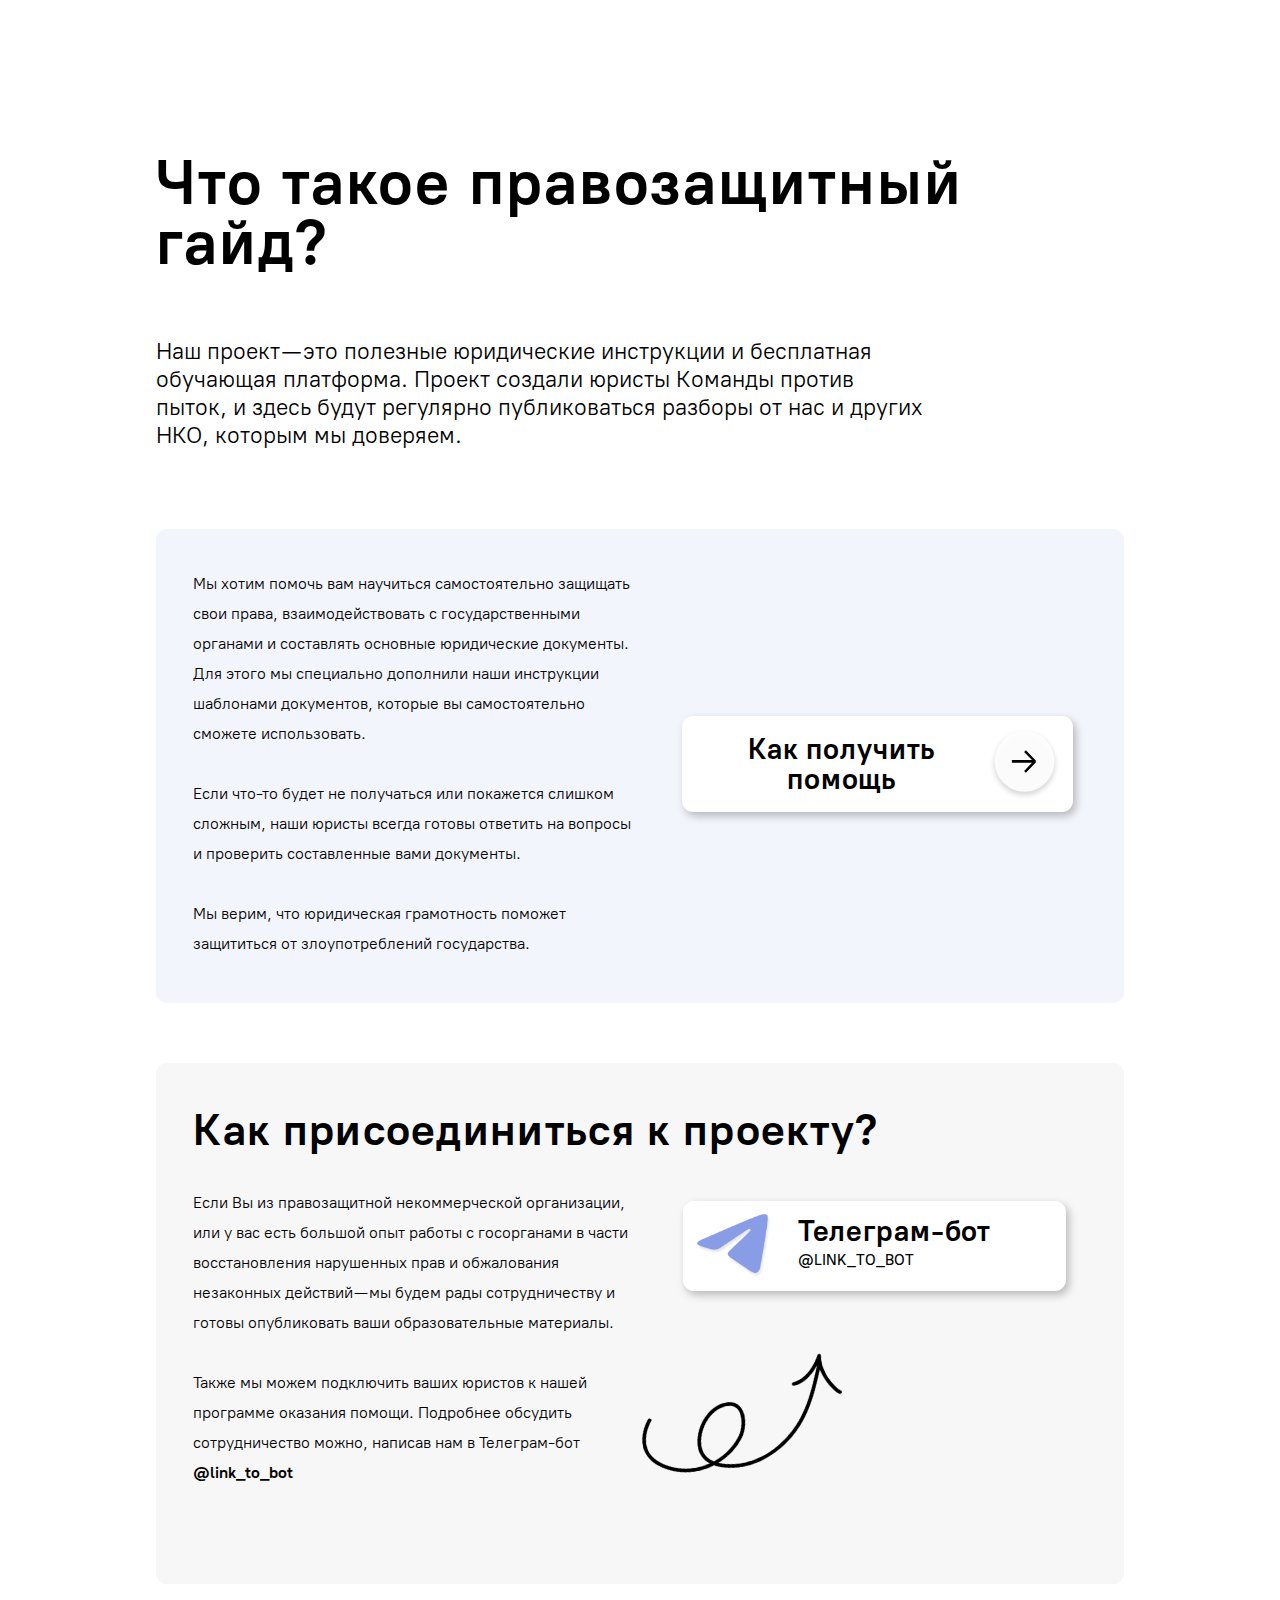
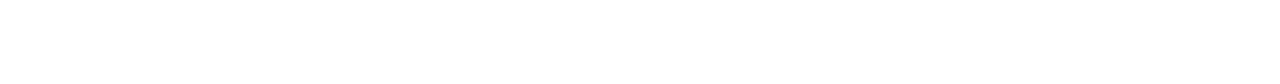
==== commit a6e60b1c: "aboutUs: basic done" ====
--- a/aboutUs.html
+++ b/aboutUs.html
@@ -12,7 +12,7 @@
 
     <header></header>
 
-    <main>
+    <main class="aboutus">
         <section class="title">
             <div class="container">
                 <h1 class="aboutus-title">Что такое правозащитный гайд?</h1>
@@ -39,7 +39,7 @@
                     </p>
                     <div class="gethelp__field-right">
                         <a href="#">
-                            <h3>Как получить помощь</h3>
+                            <h3>Как получить <br> помощь</h3>
                             <img src="IMG/Arrow.svg" alt="помощь">
                         </a>
                     </div>
@@ -47,5 +47,37 @@
                 </div>
             </div>
         </section>
+
+        <section class="joinus">
+            <div class="container">
+                <div class="joinus__field">
+                    <h2>Как присоединиться к проекту?</h2>
+                    <div class="joinus__content">
+                        <p class="joinus__content-left">
+                            Если Вы из правозащитной некоммерческой организации, или у вас есть большой опыт работы
+                            с госорганами в части восстановления нарушенных прав и обжалования незаконных действий — мы
+                            будем рады сотрудничеству и готовы опубликовать ваши образовательные материалы.
+                            <br><br>
+                            Также мы можем подключить ваших юристов к нашей программе оказания помощи. Подробнее
+                            обсудить
+                            сотрудничество можно, написав нам в Телеграм-бот <span class="subtitle">@link_to_bot</span>
+                        </p>
+
+                        <div class="joinus__content-right">
+                            <a href="#">
+                                <img src="IMG/telegram-logo.png" alt="помощь">
+                                <div>
+                                    <h3>Телеграм-бот</h3>
+                                    <p class="uppercase">@link_to_bot</p>
+                                </div>
+                            </a>
+                            <div class="joinus__content-arrow">
+                                <img src="IMG/Group 140.png" alt="стрелка">
+                            </div>
+                        </div>
+                    </div>
+                </div>
+            </div>
+        </section>
     </main>
 </body>--- a/styles/style.css
+++ b/styles/style.css
@@ -203,6 +203,10 @@
 
 .subtitle {
   font-weight: 700;
+}
+
+.uppercase {
+  text-transform: uppercase;
 }
 
 .button {
@@ -1615,6 +1619,13 @@
           transform: translate(0px, -5px);
 }
 
+.aboutus h3 {
+  font-size: 2.3vw;
+  font-weight: 700;
+  line-height: 102%;
+  letter-spacing: 2%;
+  text-align: center;
+}
 .aboutus-title {
   margin: 152px 0 52px;
 }
@@ -1659,17 +1670,14 @@
       -ms-flex-align: center;
           align-items: center;
   border-radius: 11px;
-  padding: 1vw;
+  padding: 33px 49px 40px 50px;
+  padding: 1vw 1vw 1vw 1vw;
 }
 .gethelp__field-right h3 {
-  font-size: 44px;
-  font-weight: 700;
-  line-height: 102%;
-  letter-spacing: 2%;
-  text-align: center;
+  width: 23vw;
 }
 .gethelp__field-right img {
-  height: 6vw;
+  height: 5.5vw;
   -webkit-transition: -webkit-transform 0.2s ease;
   transition: -webkit-transform 0.2s ease;
   transition: transform 0.2s ease;
@@ -1692,6 +1700,97 @@
   text-align: left;
 }
 
+.joinus {
+  margin-top: 60px;
+}
+.joinus__field {
+  border-radius: 11px;
+  background: rgb(247, 247, 247);
+  padding: 40px 51px 44px 37px;
+}
+.joinus__content {
+  margin-top: 2.5vw;
+  margin-bottom: 4vw;
+  display: -webkit-box;
+  display: -ms-flexbox;
+  display: flex;
+}
+.joinus__content-right {
+  display: -webkit-box;
+  display: -ms-flexbox;
+  display: flex;
+  -webkit-box-orient: vertical;
+  -webkit-box-direction: normal;
+      -ms-flex-direction: column;
+          flex-direction: column;
+  margin-left: 50px;
+  text-align: center;
+}
+.joinus__content-right a {
+  margin-top: 1vw;
+  border-radius: 11px;
+  background: rgb(255, 255, 255);
+  -webkit-box-shadow: 3px 4px 8px 0px rgba(0, 0, 0, 0.25);
+          box-shadow: 3px 4px 8px 0px rgba(0, 0, 0, 0.25);
+  -webkit-transition: -webkit-transform 0.2s ease;
+  transition: -webkit-transform 0.2s ease;
+  transition: transform 0.2s ease;
+  transition: transform 0.2s ease, -webkit-transform 0.2s ease;
+  text-decoration: none;
+  display: -webkit-box;
+  display: -ms-flexbox;
+  display: flex;
+  -webkit-box-pack: justify;
+      -ms-flex-pack: justify;
+          justify-content: space-between;
+  -webkit-box-align: center;
+      -ms-flex-align: center;
+          align-items: center;
+  border-radius: 11px;
+  padding: 1vw;
+}
+.joinus__content-right a:hover {
+  -webkit-transform: translate(5px, -2px);
+          transform: translate(5px, -2px);
+}
+.joinus__content-right h3 {
+  width: 20vw;
+  text-align: left;
+}
+.joinus__content-right p {
+  font-style: 1vw;
+  font-weight: 500;
+  line-height: 2.3vw;
+  letter-spacing: 20%;
+  text-align: left;
+}
+.joinus__content-right img {
+  height: 5vw;
+  margin-right: 2vw;
+}
+.joinus__content-left {
+  width: 50%;
+  font-size: 1.245vw;
+  font-weight: 400;
+  line-height: 30px;
+  letter-spacing: 0%;
+  text-align: left;
+}
+.joinus__content-arrow {
+  position: relative;
+  height: 10rem;
+}
+.joinus__content-arrow img {
+  height: auto;
+  width: 19vw;
+  position: absolute;
+  top: 0;
+  left: -5vw;
+  z-index: 1;
+  -webkit-transform: rotate(-10deg);
+          transform: rotate(-10deg);
+}
+
 main {
   margin-bottom: 100px;
 }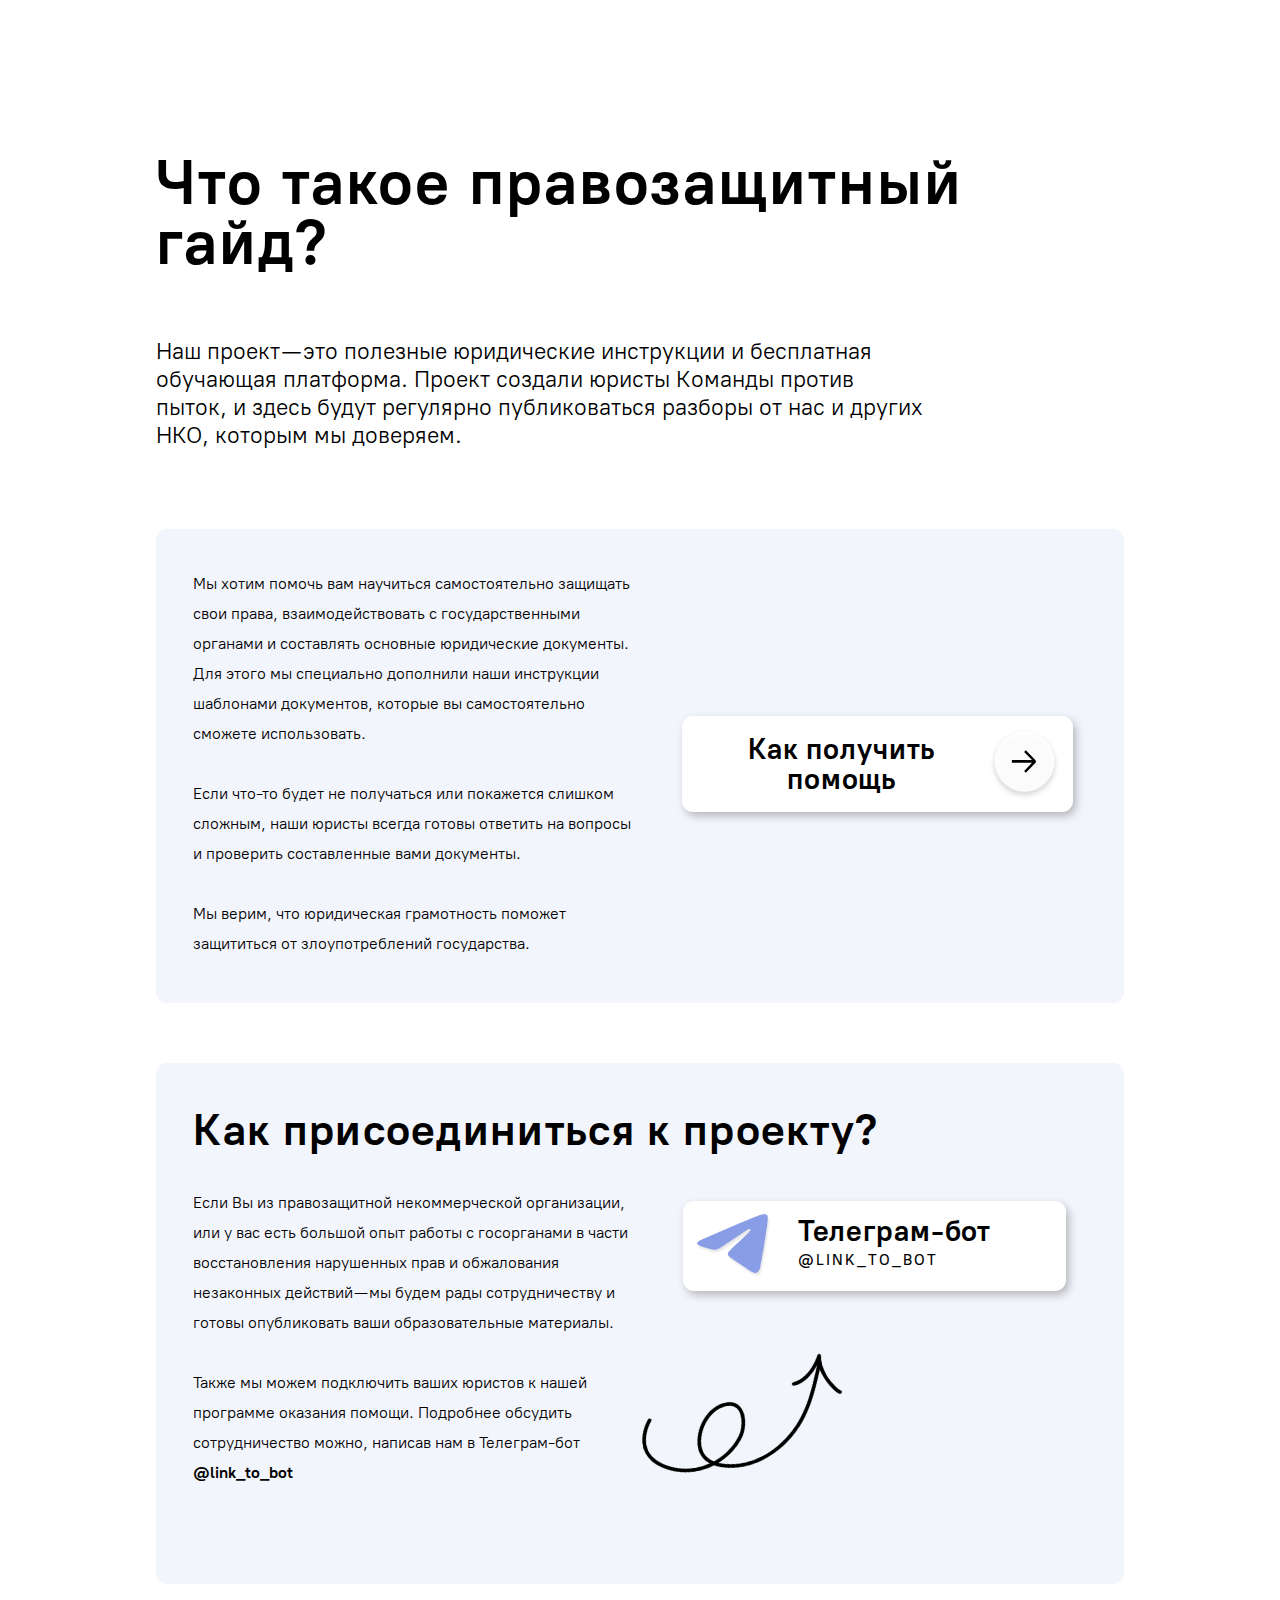
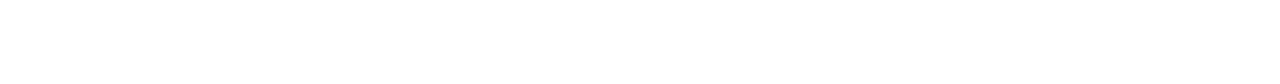
==== commit 74776a18: "help.html: new page started" ====
--- a/aboutUs.html
+++ b/aboutUs.html
@@ -50,7 +50,7 @@
 
         <section class="joinus">
             <div class="container">
-                <div class="joinus__field">
+                <div class="joinus__field bgblue">
                     <h2>Как присоединиться к проекту?</h2>
                     <div class="joinus__content">
                         <p class="joinus__content-left">
--- a/styles/style.css
+++ b/styles/style.css
@@ -106,7 +106,7 @@
 }
 .slides-arrow {
   position: absolute;
-  height: 6vw;
+  max-height: 6vw;
   top: 44%;
   cursor: pointer;
 }
@@ -1544,10 +1544,11 @@
 }
 .guide__content-item:last-child {
   margin-bottom: 0px;
+  padding-bottom: 25px;
 }
 .guide__content-dropdown {
   border-top: 2px dashed rgba(0, 0, 0, 0.2);
-  padding: 22px 57px 0 44px;
+  padding: 22px 57px 0 51px;
 }
 .guide__content-dropdown img {
   top: 22px;
@@ -1561,6 +1562,80 @@
   background: rgb(239, 239, 239);
   -webkit-transition: padding 0.3s linear;
   transition: padding 0.3s linear;
+}
+.guide__content-shablon {
+  color: rgb(18, 55, 186);
+  line-height: 110%;
+  position: relative;
+  padding: 25px 40px;
+  margin-left: 3.3vw;
+}
+.guide__content-shablon::before {
+  content: "";
+  background-image: url("/IMG/shablon.png");
+  background-size: cover;
+  margin-right: 1vw;
+  height: 2.5vw;
+  width: 2.5vw;
+  position: absolute;
+  left: -1vw;
+  top: 42%;
+  -webkit-transform: translateY(-40%);
+          transform: translateY(-40%);
+  z-index: 2;
+}
+.guide__content-shablon:last-child {
+  margin-bottom: 1vw;
+}
+.guide__content-consultation {
+  margin-top: 1vw;
+  margin-left: 51px;
+  padding: 0.8vw 1.3vw;
+  max-width: 253px;
+  max-height: 61.07px;
+  border-radius: 4.13px;
+  -webkit-box-shadow: 4px 4px 10px 1px rgba(0, 0, 0, 0.1);
+          box-shadow: 4px 4px 10px 1px rgba(0, 0, 0, 0.1);
+  background: rgb(18, 60, 206);
+  display: -webkit-box;
+  display: -ms-flexbox;
+  display: flex;
+  -webkit-box-align: center;
+      -ms-flex-align: center;
+          align-items: center;
+  color: rgb(255, 255, 255);
+  -webkit-transition: -webkit-transform 0.2s ease;
+  transition: -webkit-transform 0.2s ease;
+  transition: transform 0.2s ease;
+  transition: transform 0.2s ease, -webkit-transform 0.2s ease;
+}
+.guide__content-consultation img {
+  margin-right: 1vw;
+  max-width: 41px;
+  max-height: 34px;
+}
+.guide__content-consultation .button-title {
+  display: inline-block;
+  font-size: 18px;
+  line-height: 18px;
+  letter-spacing: 1px;
+  font-weight: 700;
+  text-align: left;
+}
+.guide__content-consultation .button-link {
+  font-size: 8px;
+  font-weight: 500;
+  letter-spacing: 2px;
+  text-align: left;
+  -webkit-transition: -webkit-transform 0.2s ease;
+  transition: -webkit-transform 0.2s ease;
+  transition: transform 0.2s ease;
+  transition: transform 0.2s ease, -webkit-transform 0.2s ease;
+}
+.guide__content-consultation:hover {
+  color: rgb(255, 255, 255);
+  -webkit-transform: translate(1px, -2px);
+          transform: translate(1px, -2px);
 }
 .guide .item-padding {
   padding: 0 51px 25px;
@@ -1703,9 +1778,14 @@
 .joinus {
   margin-top: 60px;
 }
+.joinus .bggrey {
+  background: rgb(247, 247, 247);
+}
+.joinus .bgblue {
+  background: rgb(243, 245, 252);
+}
 .joinus__field {
   border-radius: 11px;
-  background: rgb(247, 247, 247);
   padding: 40px 51px 44px 37px;
 }
 .joinus__content {
@@ -1761,7 +1841,7 @@
   font-style: 1vw;
   font-weight: 500;
   line-height: 2.3vw;
-  letter-spacing: 20%;
+  letter-spacing: 2px;
   text-align: left;
 }
 .joinus__content-right img {
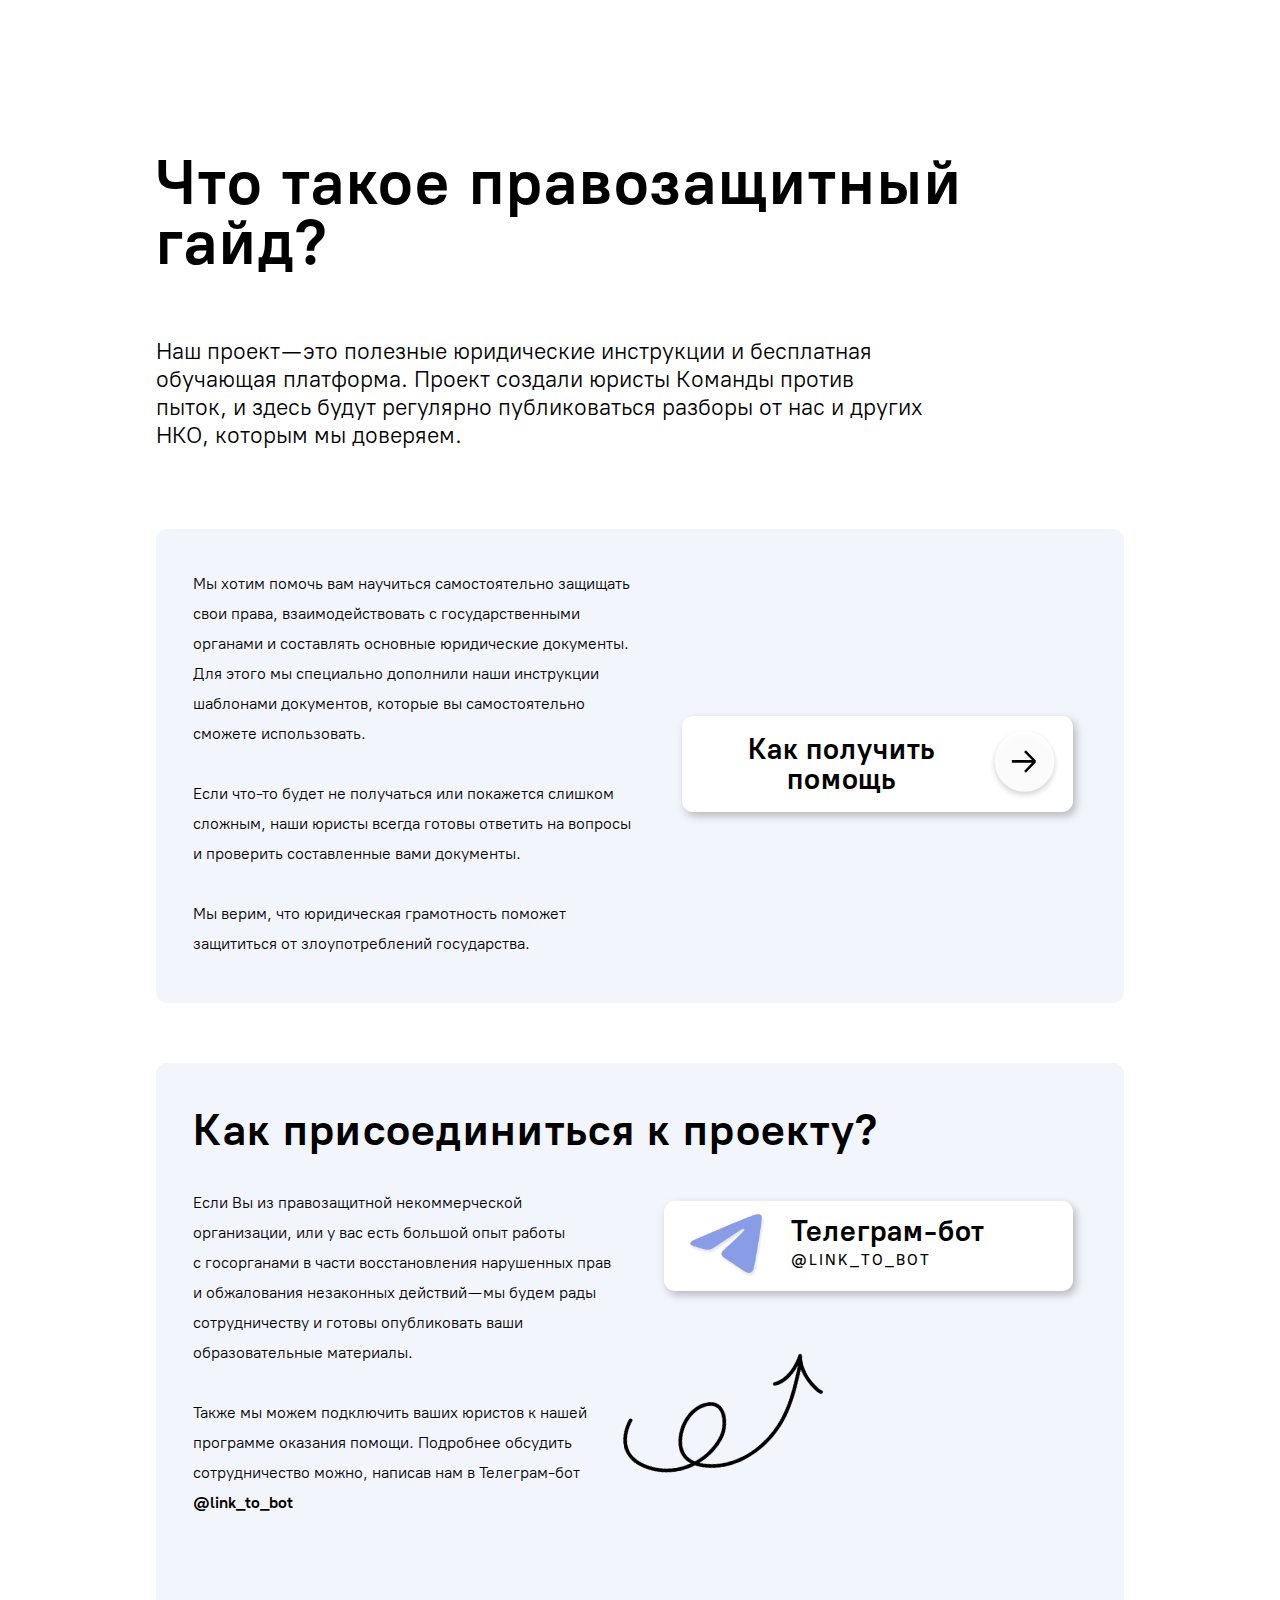
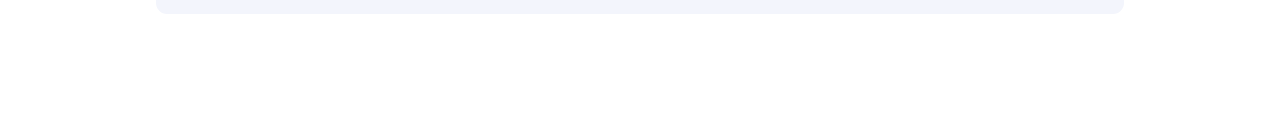
==== commit 3b2c27a8: "help.html: all basis done" ====
--- a/aboutUs.html
+++ b/aboutUs.html
@@ -65,7 +65,7 @@
 
                         <div class="joinus__content-right">
                             <a href="#">
-                                <img src="IMG/telegram-logo.png" alt="помощь">
+                                <img src="IMG/telegram-logo.png" alt="помощь" class="tg-logo">
                                 <div>
                                     <h3>Телеграм-бот</h3>
                                     <p class="uppercase">@link_to_bot</p>
--- a/styles/style.css
+++ b/styles/style.css
@@ -1827,7 +1827,7 @@
       -ms-flex-align: center;
           align-items: center;
   border-radius: 11px;
-  padding: 1vw;
+  padding: 1vw 2vw;
 }
 .joinus__content-right a:hover {
   -webkit-transform: translate(5px, -2px);
@@ -1844,7 +1844,7 @@
   letter-spacing: 2px;
   text-align: left;
 }
-.joinus__content-right img {
+.joinus__content-right .tg-logo {
   height: 5vw;
   margin-right: 2vw;
 }
@@ -1870,6 +1870,19 @@
   -webkit-transform: rotate(-10deg);
           transform: rotate(-10deg);
 }
+.joinus__content .shablons-img {
+  margin: auto;
+  width: 100%;
+  max-width: 621px;
+  max-height: 224px;
+}
+.joinus__content .gd {
+  margin-left: 10vw;
+}
+.joinus__content .gd-img {
+  margin: auto;
+  width: 100%;
+}
 
 main {
   margin-bottom: 100px;
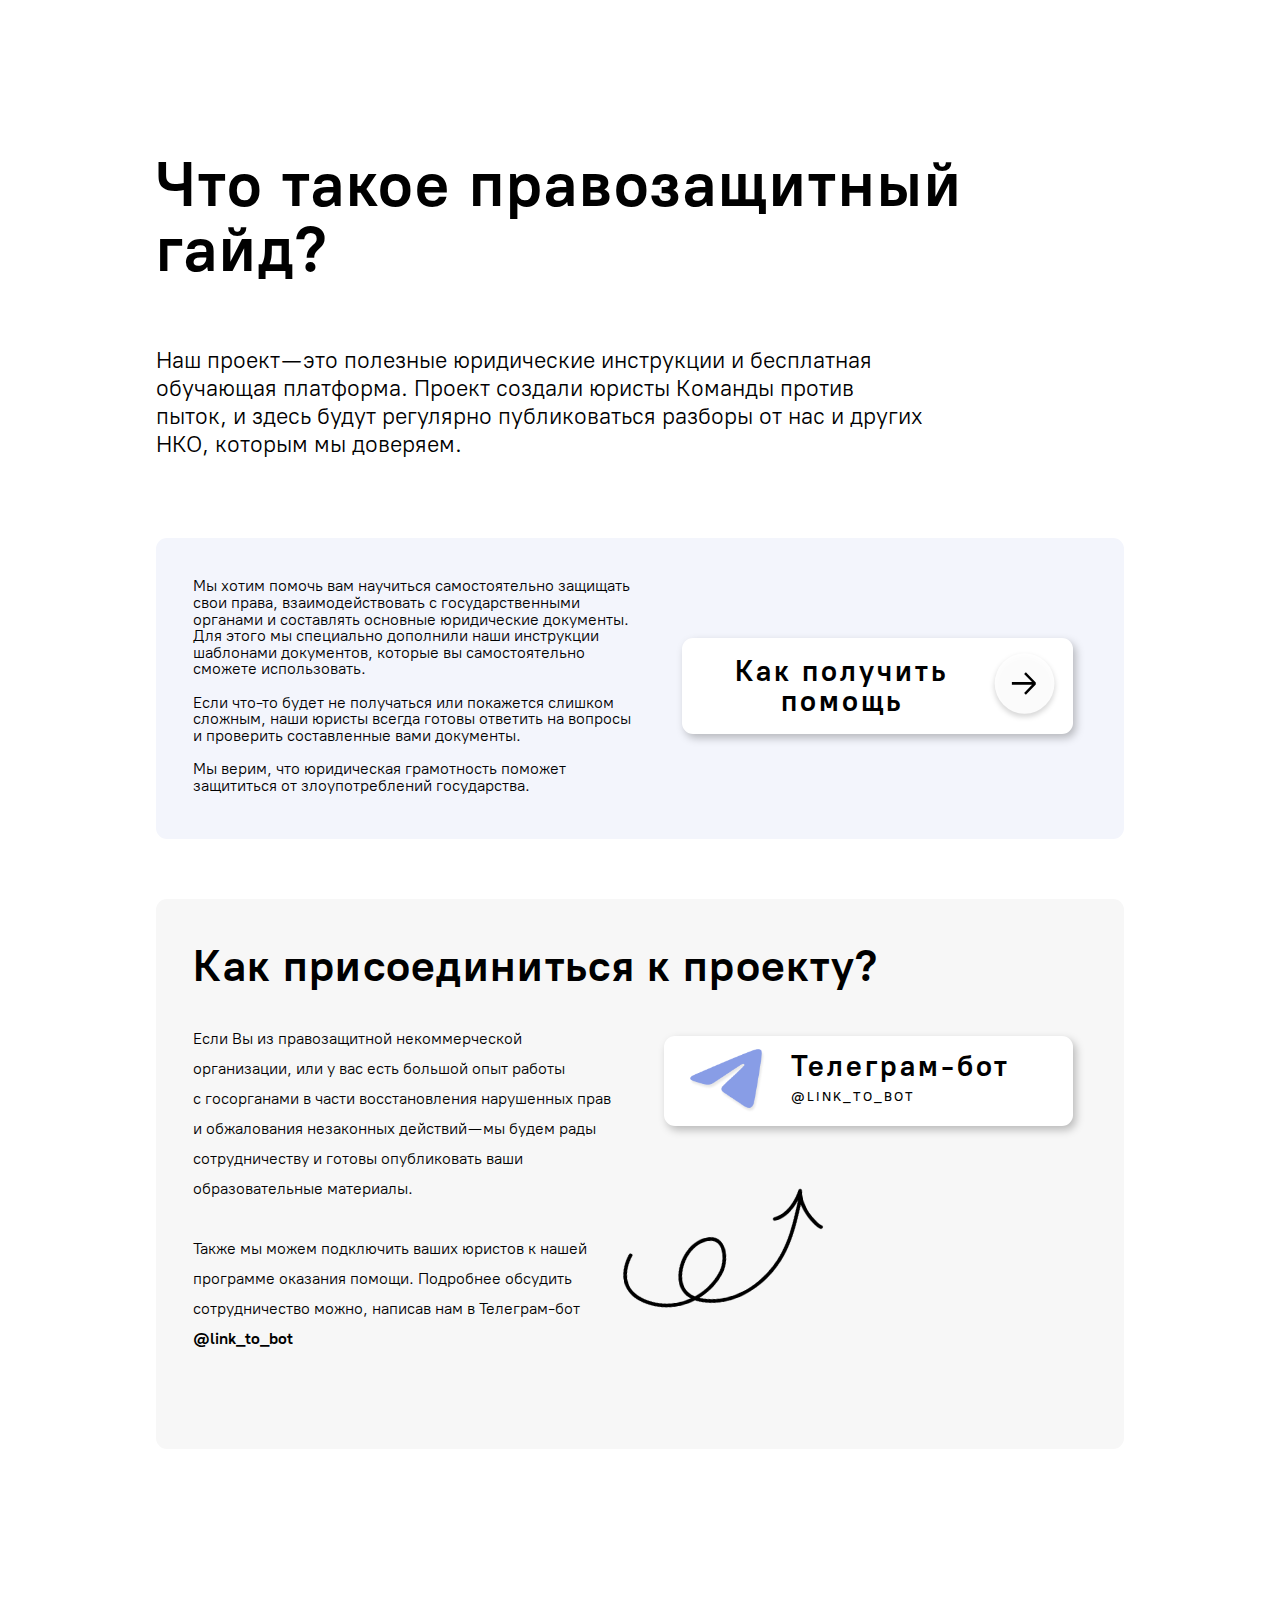
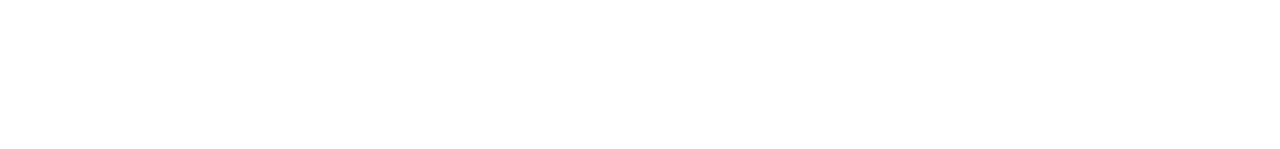
==== commit a81b62af: "all layout done" ====
--- a/aboutUs.html
+++ b/aboutUs.html
@@ -25,6 +25,15 @@
         <section class="gethelp">
             <div class="container">
                 <div class="gethelp__field">
+                    <div class="title-mobile">
+                        <h1 class="aboutus-title">Что такое правозащитный гайд?</h1>
+                        <p>Наш проект — это полезные юридические инструкции и бесплатная обучающая платформа. Проект
+                            создали
+                            юристы Команды против пыток, и здесь будут регулярно публиковаться разборы от нас и других
+                            НКО,
+                            которым мы доверяем.</p>
+                    </div>
+
                     <p class="gethelp__field-left">
                         Мы хотим помочь вам научиться самостоятельно защищать свои права, взаимодействовать
                         с государственными органами и составлять основные юридические документы. Для этого мы специально
@@ -50,7 +59,7 @@
 
         <section class="joinus">
             <div class="container">
-                <div class="joinus__field bgblue">
+                <div class="joinus__field bggrey">
                     <h2>Как присоединиться к проекту?</h2>
                     <div class="joinus__content">
                         <p class="joinus__content-left">
--- a/styles/style.css
+++ b/styles/style.css
@@ -65,10 +65,6 @@
   margin: 0;
 }
 
-main {
-  overflow: hidden;
-}
-
 .container {
   width: 75.58vw;
   max-width: 1436px;
@@ -84,7 +80,7 @@
 h3 {
   font-size: 2.3vw;
   font-weight: 700;
-  line-height: 102%;
+  line-height: 2.32vw;
   letter-spacing: 0.88px;
 }
 
@@ -93,6 +89,15 @@
   font-weight: 700;
 }
 
+p {
+  font-size: 1.15vw;
+  font-weight: 400;
+}
+
+.tablet {
+  display: none;
+}
+
 .mobile {
   display: none;
 }
@@ -106,7 +111,8 @@
 }
 .slides-arrow {
   position: absolute;
-  max-height: 6vw;
+  height: 6vw;
+  max-height: 100px;
   top: 44%;
   cursor: pointer;
 }
@@ -127,104 +133,12 @@
           transform: translateX(5px);
 }
 
-p {
-  font-size: 1.15vw;
-  font-weight: 400;
-}
-
-.description {
-  position: relative;
-  cursor: pointer;
-}
-.description-title {
-  font-size: 18px;
-  font-weight: 500;
-  line-height: 20px;
-  letter-spacing: 3.6px;
-  display: inline-block;
-  text-transform: uppercase;
-  border-bottom: 1px solid #000;
-  margin: 35px 0 15px;
-}
-.description .title-main {
-  text-align: center;
-}
-.description-text {
-  font-size: 1.245vw;
-  font-style: normal;
-  font-weight: 400;
-  line-height: 1.5vw;
-}
-.description-avatar {
-  width: 115px;
-}
-.description-dropdown {
-  max-height: 0;
-  overflow: hidden;
-  -webkit-transition: max-height 0.3s linear;
-  transition: max-height 0.3s linear;
-}
-
-.extrapadding {
-  padding: 22px 51px 25px 44px;
-}
-
-.arrow-toggler {
-  position: absolute;
-  top: 26px;
-  right: 26px;
-  -webkit-transition: -webkit-transform 0.5s ease;
-  transition: -webkit-transform 0.5s ease;
-  transition: transform 0.5s ease;
-  transition: transform 0.5s ease, -webkit-transform 0.5s ease;
-  cursor: pointer;
-}
-
-.rotated {
-  -webkit-transform: rotate(-180deg);
-          transform: rotate(-180deg);
-}
-
-.starting-dates {
-  position: absolute;
-  border-radius: 45px;
-  border: 5px solid var(--BLUE, #123cce);
-  background: #fff;
-  display: block;
-  top: 3.12vw;
-  right: -1.6vw;
-  padding: 0.8vw 1.35vw 0.8vw 1.53vw;
-}
-.starting-dates-text {
-  color: var(--BLUE, #123cce);
-  font-size: 1.37vw;
-  font-weight: 700;
-}
-
 .subtitle {
   font-weight: 700;
 }
 
 .uppercase {
   text-transform: uppercase;
-}
-
-.button {
-  -ms-flex-negative: 0;
-      flex-shrink: 0;
-  border-radius: 45px;
-  border: 2px solid var(--BLUE, #123cce);
-  background: var(--BLUE, #123cce);
-  color: #fff;
-  text-align: center;
-  font-size: 1.37vw;
-  font-weight: 700;
-  -webkit-transition: background-color 0.2s ease;
-  transition: background-color 0.2s ease;
-}
-.button:hover {
-  color: var(--BLUE, #123cce);
-  background: #fff;
 }
 
 @media screen and (min-width: 2001px) {
@@ -235,28 +149,19 @@
     font-size: 45px;
     line-height: 45.4px;
   }
-  .description-text {
+  h4 {
+    font-size: 26px;
+  }
+  p {
     font-size: 24px;
-    line-height: 40.92px;
-  }
-  .description-avatar {
-    width: 115px;
-  }
-  .starting-dates {
-    top: 62px;
-    right: -24px;
-    padding: 16px 24px 16px 34px;
-  }
-  .starting-dates-text {
-    font-size: 26px;
-  }
-  .button {
-    font-size: 26px;
-  }
-}
-@media screen and (max-width: 998px) {
+  }
+}
+@media screen and (max-width: 1024px) {
   .container {
-    max-width: 548px;
+    max-width: 748px;
+  }
+  .tablet {
+    display: block;
   }
   h2 {
     font-size: 30px;
@@ -265,6 +170,14 @@
   h3 {
     font-size: 16.798px;
     letter-spacing: 0.336px;
+  }
+  h4 {
+    font-size: 20px;
+    line-height: 25.5px;
+  }
+  p {
+    font-size: 18px;
+    line-height: 24px;
   }
 }
 @media screen and (max-width: 480px) {
@@ -275,6 +188,9 @@
   .mobile {
     display: block;
   }
+  .mobile-out {
+    display: none;
+  }
   h2 {
     font-size: 24px;
     letter-spacing: 0.48px;
@@ -285,6 +201,10 @@
     line-height: 18.36px;
   }
 }
+.main-page {
+  overflow: hidden;
+}
+
 .banner {
   height: 100vh;
   background: url("/IMG/Desktop.png") center/cover no-repeat;
@@ -342,7 +262,7 @@
     font-size: 35px;
   }
 }
-@media screen and (max-width: 998px) {
+@media screen and (max-width: 1024px) {
   .banner {
     height: 405px;
     background: url("/IMG/Tablet.png") center/cover no-repeat;
@@ -509,16 +429,19 @@
   .categories__list {
     gap: 31px;
   }
-  .categories h4 {
+  .categories__list-list {
+    height: auto;
+  }
+  .categories__list h4 {
     font-size: 32px;
     line-height: 34px;
   }
-  .categories p {
+  .categories__list p {
     font-size: 22px;
     line-height: 26px;
   }
 }
-@media screen and (max-width: 998px) {
+@media screen and (max-width: 1024px) {
   .categories {
     margin-top: 51px;
   }
@@ -531,8 +454,6 @@
     margin-top: 46px;
   }
   .categories__list-item {
-    max-width: 128px;
-    max-height: 128px;
     -webkit-box-shadow: 1px 2px 8px 0px rgba(0, 0, 0, 0.25);
             box-shadow: 1px 2px 8px 0px rgba(0, 0, 0, 0.25);
   }
@@ -542,28 +463,26 @@
   .categories__list .last-item {
     padding: 11px 7px;
   }
+  .categories__list-list {
+    height: auto;
+  }
   .categories__list h4 {
-    font-size: 12px;
-    line-height: 12.832px;
+    font-size: 16px;
+    line-height: 17px;
   }
   .categories__list p {
-    margin-top: 7px;
-    font-size: 8.5px;
-    line-height: 9.981px;
-  }
-}
-@media screen and (max-width: 699px) {
+    font-size: 11px;
+    line-height: 13px;
+  }
+}
+@media screen and (max-width: 868px) {
   .categories__list {
     margin-top: 24px;
     -ms-grid-columns: (1fr)[3];
     grid-template-columns: repeat(3, 1fr);
   }
-  .categories__list-item {
-    max-width: 176px;
-    max-height: 176px;
-  }
-}
-@media screen and (max-width: 480px) {
+}
+@media screen and (max-width: 590px) {
   .categories {
     margin-top: 32px;
   }
@@ -718,7 +637,7 @@
     height: 80px;
   }
 }
-@media screen and (max-width: 998px) {
+@media screen and (max-width: 1024px) {
   .instructions {
     margin-top: 40px;
     padding: 20px 0 15px 0;
@@ -730,6 +649,8 @@
   }
   .instructions__box-bar {
     padding: 9px 29px;
+    -ms-flex-pack: distribute;
+        justify-content: space-around;
   }
   .instructions__box-bar:first-child {
     padding-bottom: 29px;
@@ -758,7 +679,7 @@
     height: 30px;
   }
 }
-@media screen and (max-width: 480px) {
+@media screen and (max-width: 650px) {
   .instructions {
     margin-top: 40px;
     padding: 13px 10px;
@@ -1030,7 +951,7 @@
 .title h1 {
   font-size: 4.95vw;
   font-weight: 700;
-  line-height: 95%;
+  line-height: 102%;
   letter-spacing: 1.88px;
   overflow: hidden;
 }
@@ -1040,14 +961,190 @@
   font-weight: 400;
   width: 80%;
   max-width: 1221px;
+  letter-spacing: 0px;
+}
+
+.description {
+  position: relative;
+  cursor: pointer;
+}
+.description-title {
+  font-size: 18px;
+  font-weight: 500;
+  line-height: 20px;
+  letter-spacing: 3.6px;
+  display: inline-block;
+  text-transform: uppercase;
+  border-bottom: 1px solid #000;
+  margin: 35px 0 15px;
+}
+.description .title-main {
+  text-align: center;
+}
+.description-text {
+  font-size: 1.245vw;
+  font-style: normal;
+  font-weight: 400;
+  line-height: 1.5vw;
+}
+.description-avatar {
+  width: 115px;
+}
+.description-dropdown {
+  max-height: 0;
+  overflow: hidden;
+  -webkit-transition: max-height 0.9s linear;
+  transition: max-height 0.9s linear;
+}
+.description-droped {
+  max-height: 100%;
+}
+
+.arrow-toggler {
+  position: absolute;
+  top: 26px;
+  right: 26px;
+  -webkit-transition: -webkit-transform 0.5s ease;
+  transition: -webkit-transform 0.5s ease;
+  transition: transform 0.5s ease;
+  transition: transform 0.5s ease, -webkit-transform 0.5s ease;
+  cursor: pointer;
+}
+
+.rotated {
+  -webkit-transform: rotate(-180deg);
+          transform: rotate(-180deg);
+}
+
+.starting-dates {
+  position: absolute;
+  border-radius: 45px;
+  border: 5px solid var(--BLUE, #123cce);
+  background: #fff;
+  display: block;
+  top: 3.12vw;
+  right: -1.6vw;
+  padding: 0.8vw 1.35vw 0.8vw 1.53vw;
+}
+.starting-dates-text {
+  color: var(--BLUE, #123cce);
+  font-size: 1.37vw;
+  font-weight: 700;
+}
+
+.button {
+  -ms-flex-negative: 0;
+      flex-shrink: 0;
+  border-radius: 45px;
+  border: 2px solid var(--BLUE, #123cce);
+  background: var(--BLUE, #123cce);
+  color: #fff;
+  text-align: center;
+  font-size: 1.37vw;
+  font-weight: 700;
+  -webkit-transition: background-color 0.2s ease;
+  transition: background-color 0.2s ease;
+}
+.button:hover {
+  color: var(--BLUE, #123cce);
+  background: #fff;
 }
 
 @media screen and (min-width: 2001px) {
   .title h1 {
     font-size: 94px;
+    line-height: 95px;
   }
   .title p {
     font-size: 36px;
+    line-height: 45px;
+  }
+  .description-text {
+    font-size: 24px;
+    line-height: 40.92px;
+  }
+  .description-avatar {
+    width: 115px;
+  }
+  .starting-dates {
+    top: 62px;
+    right: -24px;
+    padding: 16px 24px 16px 34px;
+  }
+  .starting-dates-text {
+    font-size: 26px;
+  }
+  .button {
+    font-size: 26px;
+  }
+  .title h1 {
+    font-size: 94px;
+  }
+  .title p {
+    font-size: 36px;
+  }
+}
+@media screen and (max-width: 1024px) {
+  .title h1 {
+    font-size: 40px;
+    line-height: 41px;
+    letter-spacing: 1px;
+  }
+  .title p {
+    margin-top: 30px;
+    width: 100%;
+    font-size: 20px;
+    line-height: 25px;
+    letter-spacing: 0px;
+  }
+  .description-title {
+    font-size: 14px;
+    line-height: 20px;
+    letter-spacing: 3px;
+    margin: 25px 0 15px;
+  }
+  .description-text {
+    font-size: 18px;
+    line-height: 23px;
+    letter-spacing: 0px;
+  }
+  .description-avatar {
+    width: 75px;
+  }
+  .arrow-toggler {
+    width: 36px;
+    top: 17px;
+    right: 26px;
+  }
+  .starting-dates {
+    top: -21px;
+    right: -22px;
+    padding: 8px 22px;
+  }
+  .starting-dates-text {
+    font-size: 20px;
+    line-height: 25px;
+  }
+}
+@media screen and (max-width: 498px) {
+  .title p {
+    font-size: 18px;
+    font-weight: 400;
+    line-height: 23px;
+    letter-spacing: 0px;
+  }
+  .description-avatar {
+    width: 60px;
+  }
+  .arrow-toggler {
+    width: 33px;
+    top: 22px;
+    right: 15px;
+  }
+  .starting-dates {
+    top: -21px;
+    right: 0;
+    padding: 6px 18px;
   }
 }
 .lek {
@@ -1097,7 +1194,7 @@
 .lek-cours__content-right {
   width: 50%;
 }
-.lek-cours__content-right iframe {
+.lek-cours__content-video iframe {
   width: 100%;
   height: 100%;
   max-width: 677px;
@@ -1150,8 +1247,6 @@
   display: flex;
   max-height: 0;
   overflow: hidden;
-  -webkit-transition: max-height 0.8s ease;
-  transition: max-height 0.8s ease;
   -webkit-transition: margin-top 0.5s ease;
   transition: margin-top 0.5s ease;
 }
@@ -1168,9 +1263,6 @@
 }
 
 @media screen and (min-width: 2001px) {
-  .lek__img {
-    right: 1vw;
-  }
   .lek-list li {
     font-size: 24px;
     line-height: 40.92px;
@@ -1192,6 +1284,156 @@
     padding: 15px 30px;
   }
 }
+@media screen and (max-width: 1024px) {
+  .lek__img {
+    top: -80px;
+    right: 1vw;
+  }
+  .lek-title {
+    margin-top: 130px;
+  }
+  .lek-list li {
+    font-size: 18px;
+    line-height: 23px;
+    letter-spacing: 0px;
+  }
+  .lek-cours {
+    margin-top: 62px;
+    padding: 47px 20px 30px 20px;
+  }
+  .lek-cours__title h2 {
+    width: 100%;
+  }
+  .lek-cours__content {
+    display: block;
+    margin-top: 36px;
+  }
+  .lek-cours__content-list {
+    margin-top: 28px;
+  }
+  .lek-cours__content-right {
+    display: none;
+  }
+  .lek-cours__content-video {
+    margin-top: 40px;
+  }
+  .lek-cours__content-video iframe {
+    width: 100%;
+    height: 299px;
+    max-width: auto;
+    max-height: auto;
+  }
+  .lek-cours__content-left {
+    width: 100%;
+  }
+  .lek-cours__content-left h3 {
+    font-size: 20px;
+    line-height: 21px;
+    letter-spacing: 0px;
+  }
+  .lek-cours__content-left-bottom {
+    margin-top: 37px;
+  }
+  .lek-cours__content-left-bottom p {
+    font-size: 18px;
+    line-height: 23px;
+    letter-spacing: 0px;
+    margin: auto auto;
+  }
+  .lek-cours__content-left-bottom a {
+    width: 60%;
+    margin: auto auto;
+    padding: 8px 32px;
+    font-size: 20px;
+    font-weight: 700;
+    line-height: 25px;
+    letter-spacing: 0px;
+  }
+  .lek-description {
+    margin-top: 16px;
+    padding: 21px 73px 21px 30px;
+  }
+  .lek-description h4 {
+    font-size: 20px;
+    line-height: 25.63px;
+  }
+  .lek-description__content {
+    display: block;
+  }
+  .lek-description__content-left {
+    margin-right: 0px;
+    max-width: 100%;
+  }
+  .lek-description__subtitle {
+    margin-top: 26px;
+  }
+  p:first-of-type .lek-description__subtitle {
+    margin-top: 0;
+  }
+}
+@media screen and (max-width: 498px) {
+  .lek-title {
+    margin-top: 66px;
+  }
+  .lek-cours {
+    margin-top: 92px;
+    padding: 47px 16px 27px 17px;
+  }
+  .lek-cours__title h2 {
+    width: 100%;
+    font-size: 28px;
+    line-height: 29px;
+    letter-spacing: 0.5px;
+  }
+  .lek-cours__content-list {
+    margin-top: 18px;
+  }
+  .lek-cours__content-video iframe {
+    height: 197px;
+  }
+  .lek-cours__content-left h3 {
+    font-size: 20px;
+    line-height: 21px;
+    letter-spacing: 0px;
+  }
+  .lek-cours__content-left-bottom {
+    margin-top: 37px;
+    -webkit-box-orient: vertical;
+    -webkit-box-direction: normal;
+        -ms-flex-direction: column;
+            flex-direction: column;
+  }
+  .lek-cours__content-left-bottom p {
+    font-size: 20px;
+    line-height: 25px;
+  }
+  .lek-cours__content-left-bottom a {
+    width: 80%;
+    padding: 4px 12px;
+    margin-bottom: 10px;
+  }
+  .lek-description {
+    margin-top: 16px;
+    padding: 13px 60px 12px 16px;
+  }
+  .lek-description h4 {
+    font-size: 20px;
+    line-height: 25.63px;
+  }
+  .lek-description__content {
+    display: block;
+  }
+  .lek-description__content-left {
+    margin-right: 0px;
+    max-width: 100%;
+  }
+  .lek-description__subtitle {
+    margin-top: 26px;
+  }
+  p:first-of-type .lek-description__subtitle {
+    margin-top: 0;
+  }
+}
 .courses {
   position: relative;
   z-index: 2;
@@ -1321,6 +1563,88 @@
   .courses__description-bottom a {
     padding: 13px 30px;
     margin-left: 12px;
+  }
+}
+@media screen and (max-width: 1024px) {
+  .courses {
+    margin-top: 100px;
+    padding-bottom: 150px;
+  }
+  .courses__img.up {
+    width: 420px;
+  }
+  .courses__img.down {
+    width: 290px;
+  }
+  .courses__title {
+    padding-top: 60px;
+    margin-bottom: 68px;
+  }
+  .courses__info {
+    padding: 47px 34px 36px 32px;
+    margin-top: 55px;
+  }
+  .courses__description {
+    display: block;
+  }
+  .courses__description-half p {
+    width: 88%;
+  }
+  .courses__description-half a {
+    max-width: 65%;
+    margin-top: 15px;
+    display: inline-block;
+    padding: 8px 28px;
+    font-size: 20px;
+    font-weight: 700;
+    line-height: 25px;
+    letter-spacing: 0px;
+  }
+  .courses__description-half a:first-child {
+    margin-top: 34px;
+  }
+  .courses__description-bottom {
+    margin-top: 32px;
+  }
+  .courses__description-box {
+    display: none;
+  }
+}
+@media screen and (max-width: 498px) {
+  .courses {
+    margin-top: 80px;
+    padding-bottom: 100px;
+  }
+  .courses__img.up {
+    width: 276px;
+  }
+  .courses__img.down {
+    width: 207px;
+  }
+  .courses__title {
+    padding-top: 60px;
+    margin-bottom: 68px;
+  }
+  .courses__info {
+    padding: 47px 34px 36px 32px;
+    margin-top: 55px;
+  }
+  .courses__description-half a {
+    max-width: 85%;
+    padding: 4px 20px;
+    display: block;
+    margin: 12px auto;
+    font-size: 18px;
+    line-height: 20px;
+  }
+  .courses__description-bottom {
+    margin-top: 32px;
+  }
+  .courses__description-bottom .description-text {
+    margin-left: 12px;
+  }
+  .courses__description-box {
+    display: none;
   }
 }
 .disclaimer {
@@ -1348,15 +1672,6 @@
 }
 
 @media screen and (min-width: 2001px) {
-  .courses {
-    padding-bottom: 198px;
-  }
-  .courses__img.up {
-    max-width: 1000px;
-  }
-  .courses__info {
-    margin-top: 100px;
-  }
   .disclaimer {
     height: 200px;
   }
@@ -1364,11 +1679,40 @@
     max-width: 80px;
   }
 }
+@media screen and (max-width: 1024px) {
+  .disclaimer {
+    height: 156px;
+    display: -webkit-box;
+    display: -ms-flexbox;
+    display: flex;
+    -webkit-box-orient: vertical;
+    -webkit-box-direction: reverse;
+        -ms-flex-direction: column-reverse;
+            flex-direction: column-reverse;
+  }
+  .disclaimer img {
+    width: 45px;
+  }
+  .disclaimer a {
+    margin-top: 10px;
+    width: 548px;
+    text-align: center;
+  }
+}
+@media screen and (max-width: 498px) {
+  .disclaimer a {
+    width: 305px;
+    line-height: 30px;
+  }
+  .disclaimer h3 {
+    line-height: 24px;
+  }
+}
 .list {
   background: rgb(229, 229, 229);
+  padding-top: 100px;
 }
 .list__title {
-  margin-top: 100px;
   width: 100%;
   max-height: 420px;
   position: relative;
@@ -1464,15 +1808,219 @@
   font-size: 40px;
   font-weight: 700;
   line-height: 50px;
+  letter-spacing: 0px;
   margin-bottom: 44px;
+}
+
+@media screen and (min-width: 2001px) {
+  .list {
+    background: rgb(229, 229, 229);
+    padding-top: 100px;
+  }
+  .list__title {
+    width: 100%;
+    max-height: 420px;
+    position: relative;
+    z-index: 1;
+    overflow: hidden;
+    border-radius: 15px;
+  }
+  .list__title img {
+    width: auto;
+    height: auto;
+  }
+  .list__title-wrapper {
+    position: absolute;
+    z-index: 5;
+    top: 50%;
+    left: 50%;
+    -webkit-transform: translate(-50%, -50%);
+            transform: translate(-50%, -50%);
+    color: #ffffff;
+    display: -webkit-box;
+    display: -ms-flexbox;
+    display: flex;
+    -webkit-box-orient: vertical;
+    -webkit-box-direction: normal;
+        -ms-flex-direction: column;
+            flex-direction: column;
+    -webkit-box-align: center;
+        -ms-flex-align: center;
+            align-items: center;
+  }
+  .list__title-name {
+    font-size: 4.95vw;
+    line-height: 95%;
+    letter-spacing: 1.88px;
+    text-align: center;
+  }
+  .list__title-amount {
+    text-transform: uppercase;
+    margin-top: 46px;
+    font-size: 24px;
+    letter-spacing: 2px;
+  }
+  .list__menu-list {
+    margin-top: 113px;
+  }
+  .list__menu-title {
+    font-size: 48px;
+    line-height: 53px;
+  }
+}
+@media screen and (max-width: 1024px) {
+  .list {
+    padding-top: 45px;
+  }
+  .list__title {
+    max-height: 306px;
+  }
+  .list__title-name {
+    font-size: 48px;
+    line-height: 49px;
+    letter-spacing: 1px;
+  }
+  .list__title-amount {
+    margin-top: 18px;
+    font-size: 16px;
+    line-height: 20px;
+    letter-spacing: 3.5px;
+  }
+  .list__menu-description {
+    margin: 22px auto;
+    font-size: 20px;
+    line-height: 25px;
+    letter-spacing: 0px;
+  }
+  .list__menu-list {
+    margin-top: 85px;
+  }
+  .list__menu-list li {
+    margin-top: 30px;
+  }
+  .list__menu-title {
+    padding: 30px;
+    font-size: 32px;
+    line-height: 40px;
+    letter-spacing: 0px;
+  }
+  .list__menu-about {
+    font-size: 16px;
+    line-height: 20px;
+    letter-spacing: 0.5px;
+  }
+  .list__menu-about::before {
+    margin-right: 5px; /* Расстояние между маркером и текстом абзаца */
+  }
+  .list__bottom {
+    padding-top: 50px;
+  }
+  .list__bottom-subtitle {
+    font-size: 26px;
+    line-height: 33px;
+    margin-bottom: 30px;
+  }
+  .slides-item {
+    max-width: 176px;
+    max-height: 176px;
+  }
+  .slides-arrow {
+    top: 40%;
+  }
+}
+@media screen and (max-width: 650px) {
+  .slides-arrow {
+    top: 37%;
+    height: 70px;
+    z-index: 10;
+  }
+  .slides .left {
+    display: none;
+  }
+}
+@media screen and (max-width: 498px) {
+  .list__title img {
+    -o-object-fit: cover;
+       object-fit: cover;
+    max-height: 208px;
+  }
+  .list__title-name {
+    font-size: 36px;
+    line-height: 37px;
+    letter-spacing: 0.7px;
+  }
+  .list__title-amount {
+    margin-top: 16px;
+    font-size: 13px;
+    line-height: 16px;
+    letter-spacing: 2.5px;
+  }
+  .list__menu-description {
+    margin: 15px auto;
+    font-size: 13.5px;
+    line-height: 17px;
+    letter-spacing: 0px;
+  }
+  .list__menu-list {
+    margin-top: 57px;
+  }
+  .list__menu-list li {
+    margin-top: 20px;
+  }
+  .list__menu-title {
+    padding: 18px;
+    font-size: 24px;
+    line-height: 30px;
+  }
+  .list__menu-about {
+    padding: 13px;
+    font-size: 11px;
+    line-height: 14px;
+    letter-spacing: 0.5px;
+  }
+  .list__menu-about::before {
+    font-size: 1.5em;
+    margin-right: 3px; /* Расстояние между маркером и текстом абзаца */
+  }
+  .list__bottom {
+    margin-top: 73px;
+    padding-top: 38px;
+  }
+  .list__bottom-subtitle {
+    font-size: 18px;
+    line-height: 25.5px;
+  }
+  .slides-item {
+    max-width: 126px;
+    max-height: 126px;
+  }
+  .slides-item h4 {
+    font-size: 11px;
+    line-height: 11.71px;
+    letter-spacing: 0px;
+  }
+  .slides-item p {
+    font-size: 7.5px;
+    line-height: 9.11px;
+  }
+  .slides-arrow {
+    top: 40%;
+    height: 60px;
+  }
+  .slides .right {
+    right: 0;
+  }
+}
+.extrapadding {
+  padding: 22px 51px 25px 44px;
 }
 
 .guide {
   background: rgb(229, 229, 229);
+  padding-top: 112px;
 }
 .guide__title {
   width: 100%;
-  margin-top: 112px;
   border-radius: 11px;
   -webkit-box-shadow: 0px 4px 10px 0px rgba(0, 0, 0, 0.25);
           box-shadow: 0px 4px 10px 0px rgba(0, 0, 0, 0.25);
@@ -1504,37 +2052,25 @@
   width: 100%;
   display: -ms-grid;
   display: grid;
-  -webkit-box-pack: end;
-      -ms-flex-pack: end;
-          justify-content: end;
+  -ms-grid-columns: 1fr 3fr;
+  grid-template-columns: 1fr 3fr; /* Первая колонка - 1/4, вторая - 3/4 */
+}
+.guide__content-menu {
+  border-radius: 5.82px;
+  background: rgb(255, 255, 255);
+  padding: 23px 0 23px 23px;
+}
+.guide__content-menu li {
+  margin-bottom: 8px;
+}
+.guide__content-menu li p {
+  font-size: 1.05vw;
+}
+.guide__content-cards {
   height: -webkit-max-content;
   height: -moz-max-content;
   height: max-content;
-  position: relative;
-  overflow: hidden;
-}
-.guide__content-menu {
-  position: absolute;
-  top: -30px;
-  margin-top: 30px;
-  width: 27%;
-  height: -webkit-max-content;
-  height: -moz-max-content;
-  height: max-content;
-  border-radius: 5.82px;
-  background: rgb(255, 255, 255);
-  padding: 23px 0 23px 23px;
-}
-.guide__content-menu li {
-  margin-bottom: 8px;
-}
-.guide__content-menu li p {
-  font-size: 1.05vw;
-}
-.guide__content-cards {
-  width: 71%;
-  -ms-grid-column-align: end;
-      justify-self: end;
+  margin-left: 30px;
 }
 .guide__content-item {
   margin-bottom: 31px;
@@ -1574,7 +2110,6 @@
   content: "";
   background-image: url("/IMG/shablon.png");
   background-size: cover;
-  margin-right: 1vw;
   height: 2.5vw;
   width: 2.5vw;
   position: absolute;
@@ -1590,7 +2125,7 @@
 .guide__content-consultation {
   margin-top: 1vw;
   margin-left: 51px;
-  padding: 0.8vw 1.3vw;
+  padding: 10px 21px;
   max-width: 253px;
   max-height: 61.07px;
   border-radius: 4.13px;
@@ -1657,6 +2192,12 @@
           transform: translate(4px);
 }
 
+.sticky { /* Для поддержки в Safari */
+  position: sticky;
+  top: 30px;
+  left: 0;
+}
+
 .slides-field {
   margin-bottom: 90px;
   display: -webkit-box;
@@ -1670,6 +2211,7 @@
 }
 .slides-field .reducer {
   width: 37vw;
+  max-width: 552px;
   -ms-flex-negative: 0;
       flex-shrink: 0;
   border-radius: 9px;
@@ -1694,11 +2236,197 @@
           transform: translate(0px, -5px);
 }
 
+@media screen and (min-width: 2001px) {
+  .guide__title {
+    margin-top: 168px;
+  }
+  .guide__content {
+    margin-top: 88px;
+  }
+  .guide__content-menu li {
+    margin-bottom: 11px;
+  }
+  .guide__content-menu li p {
+    font-size: 21px;
+  }
+  .guide__content-item {
+    margin-bottom: 41px;
+    padding-top: 33px;
+  }
+  .guide__content-item:last-child {
+    padding-bottom: 33px;
+  }
+  .guide__content-dropdown img {
+    top: 16px;
+    height: 46px;
+  }
+  .guide__content-dropdown h4 {
+    padding-bottom: 33px;
+  }
+  .guide__content-shablon {
+    padding: 35px 40px;
+    margin-left: 76px;
+  }
+  .guide__content-shablon::before {
+    height: 64px;
+    width: 64px;
+    left: -39px;
+  }
+  .guide__content-shablon:last-child {
+    margin-bottom: 39px;
+  }
+  .guide__content-consultation {
+    margin-top: 32px;
+    margin-left: 51px;
+  }
+  .guide__content-consultation img {
+    margin-right: 30px;
+  }
+  .guide-cards {
+    padding: 28px 0 18px 0;
+  }
+  .slides-field .reducer h2 {
+    font-size: 32px;
+    line-height: 40px;
+  }
+  .slides-field .reducer p {
+    font-size: 16px;
+    line-height: 20px;
+    letter-spacing: normal;
+  }
+}
+@media screen and (max-width: 1024px) {
+  .extrapadding {
+    padding: 22px 51px 25px 44px;
+  }
+  .guide {
+    padding-top: 46px;
+  }
+  .guide__title h2 {
+    padding: 26px;
+  }
+  .guide__title-about {
+    padding: 26px;
+    font-size: 16px;
+    line-height: 20px;
+    letter-spacing: 0.5px;
+  }
+  .guide__title-about::before {
+    font-size: 1.2em; /* Размер маркера, при необходимости */
+    margin-right: 6px; /* Расстояние между маркером и текстом абзаца */
+  }
+  .guide__content {
+    margin-top: 48px;
+    display: block;
+  }
+  .guide__content-cards {
+    margin-left: 0px;
+  }
+  .guide__content-item {
+    margin-bottom: 24px;
+  }
+  .guide__content-dropdown {
+    padding: 16px 57px 0 28px;
+  }
+  .guide__content-dropdown img {
+    top: 11px;
+    height: 34px;
+  }
+  .guide__content-dropdown h4 {
+    padding-bottom: 16px;
+  }
+  .guide__content-shablon {
+    padding: 25px 40px;
+  }
+  .guide__content-shablon::before {
+    height: 40px;
+    width: 40px;
+  }
+  .guide .item-padding {
+    padding: 0 38px 16px 28px;
+  }
+  .guide-cards {
+    margin-top: 0px;
+  }
+  .sticky {
+    display: none;
+  }
+  .slides-field {
+    margin-bottom: 45px;
+  }
+  .slides-field .reducer {
+    width: 57vw;
+    max-height: -webkit-fit-content;
+    max-height: -moz-fit-content;
+    max-height: fit-content;
+  }
+  .slides-field .reducer h2 {
+    font-size: 26px;
+    line-height: 33px;
+  }
+  .slides-field .reducer p {
+    font-size: 16px;
+    line-height: 20px;
+    letter-spacing: 0.5px;
+  }
+}
+@media screen and (max-width: 498px) {
+  .extrapadding {
+    padding: 18px 27px;
+  }
+  .guide {
+    padding-top: 40px;
+  }
+  .guide__title h2 {
+    padding: 17px;
+  }
+  .guide__title-about {
+    padding: 16px;
+    font-size: 11px;
+    line-height: 14px;
+    letter-spacing: 0.3px;
+  }
+  .guide__title-about::before {
+    font-size: 1em; /* Размер маркера, при необходимости */
+    margin-right: 4px; /* Расстояние между маркером и текстом абзаца */
+  }
+  .guide__content {
+    margin-top: 43px;
+  }
+  .guide__content-dropdown {
+    padding: 16px 50px 0 28px;
+  }
+  .guide__content-shablon {
+    padding: 15px 40px;
+  }
+  .guide__content-shablon::before {
+    height: 36px;
+    width: 36px;
+  }
+  .guide__content-consultation {
+    margin: 0 auto;
+    padding: 10px 21px;
+    max-width: 75%;
+  }
+  .slides-field .reducer {
+    width: 67vw;
+    max-width: 343px;
+  }
+  .slides-field .reducer h2 {
+    font-size: 18px;
+    line-height: 23px;
+  }
+  .slides-field .reducer p {
+    font-size: 10px;
+    line-height: 13px;
+    letter-spacing: 0.3px;
+  }
+}
 .aboutus h3 {
   font-size: 2.3vw;
   font-weight: 700;
-  line-height: 102%;
-  letter-spacing: 2%;
+  line-height: 2.4vw;
+  letter-spacing: 3px;
   text-align: center;
 }
 .aboutus-title {
@@ -1745,7 +2473,6 @@
       -ms-flex-align: center;
           align-items: center;
   border-radius: 11px;
-  padding: 33px 49px 40px 50px;
   padding: 1vw 1vw 1vw 1vw;
 }
 .gethelp__field-right h3 {
@@ -1770,9 +2497,12 @@
   width: 50%;
   font-size: 1.245vw;
   font-weight: 400;
-  line-height: 30px;
-  letter-spacing: 0%;
+  line-height: 1.3vw;
+  letter-spacing: 0px;
   text-align: left;
+}
+.gethelp .title-mobile {
+  display: none;
 }
 
 .joinus {
@@ -1838,7 +2568,7 @@
   text-align: left;
 }
 .joinus__content-right p {
-  font-style: 1vw;
+  font-size: 1vw;
   font-weight: 500;
   line-height: 2.3vw;
   letter-spacing: 2px;
@@ -1853,7 +2583,7 @@
   font-size: 1.245vw;
   font-weight: 400;
   line-height: 30px;
-  letter-spacing: 0%;
+  letter-spacing: 0px;
   text-align: left;
 }
 .joinus__content-arrow {
@@ -1883,7 +2613,263 @@
   margin: auto;
   width: 100%;
 }
-
-main {
-  margin-bottom: 100px;
+.joinus:last-child {
+  margin-bottom: 300px;
+}
+
+@media screen and (min-width: 2001px) {
+  .aboutus h3 {
+    font-size: 44px;
+    font-weight: 700;
+    line-height: 46px;
+    letter-spacing: 1px;
+  }
+  .gethelp__field-right a {
+    padding: 44px 49px 40px 50px;
+    max-width: 620px;
+  }
+  .gethelp__field-right h3 {
+    font-size: 44px;
+    line-height: 46px;
+    letter-spacing: 1px;
+  }
+  .gethelp__field-right img {
+    height: 80px;
+  }
+  .gethelp__field-left {
+    font-size: 24px;
+    letter-spacing: 0px;
+    text-align: left;
+  }
+  .joinus__field {
+    padding: 40px 51px 44px 37px;
+  }
+  .joinus__content {
+    margin-top: 60px;
+  }
+  .joinus__content-right a {
+    margin-top: 40px;
+    padding: 36px 17px 25px 47px;
+  }
+  .joinus__content-right h3 {
+    width: 380px;
+  }
+  .joinus__content-right p {
+    font-size: 20px;
+    line-height: 65px;
+  }
+  .joinus__content-right .tg-logo {
+    height: 90px;
+    margin-right: 60px;
+  }
+  .joinus__content-left {
+    font-size: 24px;
+  }
+  .joinus__content-arrow img {
+    width: 368px;
+    top: -50px;
+    left: -220px;
+  }
+}
+@media screen and (max-width: 1024px) {
+  .aboutus p {
+    font-size: 24px;
+    line-height: 30px;
+    letter-spacing: 0px;
+  }
+  .aboutus h3 {
+    font-size: 26px;
+    line-height: 27px;
+    letter-spacing: 0.5px;
+  }
+  .aboutus-title {
+    margin: 0 0 35px 0;
+    font-size: 32px;
+    line-height: 33px;
+    letter-spacing: 0.6px;
+  }
+  .aboutus .title {
+    display: none;
+  }
+  .gethelp {
+    margin-top: 80px;
+  }
+  .gethelp__field {
+    -webkit-box-orient: vertical;
+    -webkit-box-direction: normal;
+        -ms-flex-direction: column;
+            flex-direction: column;
+    padding: 0;
+  }
+  .gethelp__field-right {
+    width: 80%;
+    margin: 0 auto 35px;
+    -webkit-box-shadow: 1px 1px 5px 0px rgba(0, 0, 0, 0.25);
+            box-shadow: 1px 1px 5px 0px rgba(0, 0, 0, 0.25);
+  }
+  .gethelp__field-right a {
+    width: 100%;
+    padding: 30px;
+    -ms-flex-pack: distribute;
+        justify-content: space-around;
+  }
+  .gethelp__field-right h3 {
+    width: 250px;
+    margin-right: 20px;
+  }
+  .gethelp__field-right img {
+    height: 80px;
+    width: 80px;
+  }
+  .gethelp__field-left {
+    padding: 35px 35px 55px 33px;
+    width: 100%;
+  }
+  .gethelp .title-mobile {
+    display: block;
+    border-bottom: 1.48px dashed rgba(0, 0, 0, 0.2);
+    padding: 35px 35px 55px 33px;
+  }
+  .joinus {
+    margin-top: 52px;
+  }
+  .joinus h2 {
+    margin-bottom: 35px;
+    font-size: 32px;
+    line-height: 33px;
+    letter-spacing: 0.6px;
+  }
+  .joinus__field {
+    padding: 35px 34px 32px 32px;
+  }
+  .joinus__content {
+    margin-top: 0;
+    margin-bottom: 0;
+    display: -webkit-box;
+    display: -ms-flexbox;
+    display: flex;
+    -webkit-box-orient: vertical;
+    -webkit-box-direction: normal;
+        -ms-flex-direction: column;
+            flex-direction: column;
+  }
+  .joinus__content-right {
+    display: -webkit-box;
+    display: -ms-flexbox;
+    display: flex;
+    -webkit-box-orient: vertical;
+    -webkit-box-direction: reverse;
+        -ms-flex-direction: column-reverse;
+            flex-direction: column-reverse;
+    margin-left: 0px;
+  }
+  .joinus__content-right a {
+    margin: 45px auto 0;
+    -webkit-box-shadow: 1px 1px 5px 0px rgba(0, 0, 0, 0.25);
+            box-shadow: 1px 1px 5px 0px rgba(0, 0, 0, 0.25);
+    padding: 26px 26px 10px 26px;
+    -ms-flex-pack: distribute;
+        justify-content: space-around;
+    width: 90%;
+  }
+  .joinus__content-right h3 {
+    width: 250px;
+  }
+  .joinus__content-right p {
+    font-size: 16px;
+    font-weight: 500;
+    line-height: 57px;
+  }
+  .joinus__content-right .tg-logo {
+    margin-right: 0;
+    height: 68px;
+  }
+  .joinus__content-left {
+    width: 100%;
+  }
+  .joinus__content-arrow {
+    height: 5rem;
+  }
+  .joinus__content-arrow img {
+    height: 140px;
+    width: 147px;
+    top: 0;
+    left: 50%;
+    -webkit-transform: rotate(165deg);
+            transform: rotate(165deg);
+  }
+  .joinus__content .shablons-img {
+    margin: 45px auto 0;
+  }
+  .joinus__content .gd {
+    margin-left: 0;
+    -webkit-box-orient: vertical;
+    -webkit-box-direction: normal;
+        -ms-flex-direction: column;
+            flex-direction: column;
+  }
+  .joinus__content .gd-img {
+    margin: 45px auto 0;
+    width: 70%;
+  }
+  .joinus:last-child {
+    margin-bottom: 140px;
+  }
+}
+@media screen and (max-width: 498px) {
+  .gethelp {
+    margin-top: 60px;
+  }
+  .gethelp__field-right {
+    margin: 0 auto 17px;
+  }
+  .gethelp__field-right a {
+    padding: 8px;
+    -webkit-box-pack: center;
+        -ms-flex-pack: center;
+            justify-content: center;
+  }
+  .gethelp__field-right h3 {
+    width: inherit;
+    margin-right: 5%;
+  }
+  .gethelp__field-right img {
+    height: 60px;
+    width: 60px;
+  }
+  .joinus {
+    margin-top: 25px;
+  }
+  .joinus__content-right a {
+    padding: 10px;
+    -webkit-box-pack: start;
+        -ms-flex-pack: start;
+            justify-content: start;
+    width: 100%;
+  }
+  .joinus__content-right h3 {
+    width: inherit;
+  }
+  .joinus__content-right p {
+    font-size: 14px;
+    line-height: 27px;
+  }
+  .joinus__content-right .tg-logo {
+    margin-right: 5px;
+    height: 44px;
+  }
+  .joinus__content-arrow img {
+    left: 40%;
+    -webkit-transform: rotate(165deg);
+            transform: rotate(165deg);
+  }
+  .joinus__content .shablons-img {
+    margin: 35px auto 0;
+  }
+  .joinus__content .gd-img {
+    width: 90%;
+  }
+  .joinus:last-child {
+    margin-bottom: 105px;
+  }
 }